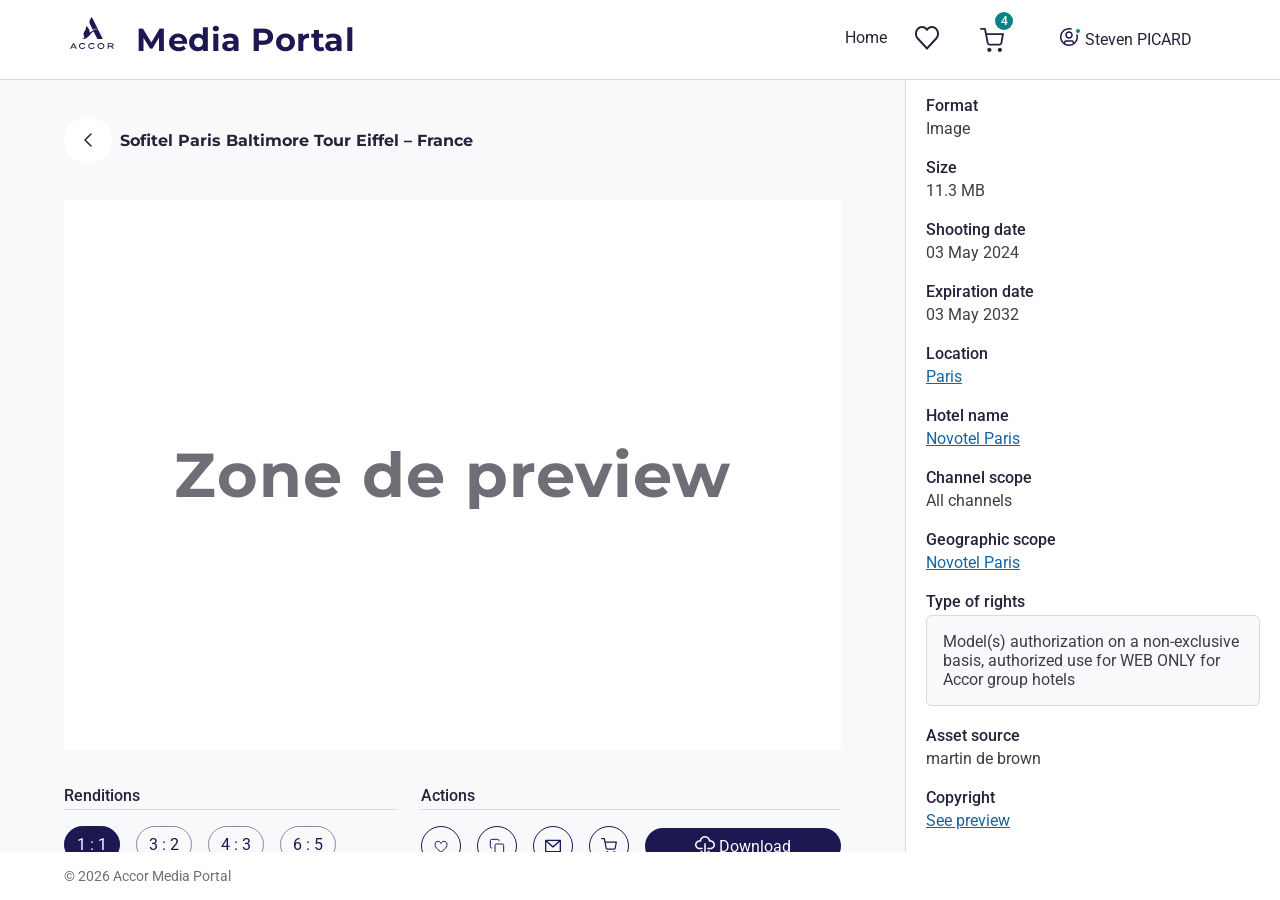
==== asset-detail.html @ 7a4c0b53 "Show collection thumbnails and scrollable list in save modal" ====
<!DOCTYPE html>
<html lang="en">
<head>
  <meta charset="UTF-8" />
  <title>Sofitel Paris Baltimore Tour Eiffel – Accor Media Portal</title>
  <meta name="viewport" content="width=device-width, initial-scale=1" />
  <link rel="preconnect" href="https://fonts.googleapis.com" />
  <link rel="preconnect" href="https://fonts.gstatic.com" crossorigin />
  <link href="https://fonts.googleapis.com/css2?family=Montserrat:wght@700&family=Roboto:wght@400;500&display=swap" rel="stylesheet" />
  <link rel="stylesheet" href="components/components.css?v=7" />
  <style>

    /* ══════════════════════════════════════════════════════════════════
       PAGE BODY
    ══════════════════════════════════════════════════════════════════ */
    .page-body {
      display: flex;
      flex-direction: row;
      flex: 1;
      width: 100%;
      min-width: 0;
      overflow: hidden;
      position: relative;
    }

    /* ── Left: main detail content ──────────────────────────────── */
    .detail-main {
      flex: 1;
      overflow-y: auto;
      background: var(--color-surface-container-mid);
      padding: 36px var(--grid-margin);
      display: flex;
      flex-direction: column;
      gap: 36px;
      min-width: 0;
    }

    /* Title bar */
    .detail-title-bar {
      display: flex;
      align-items: center;
      gap: 8px;
    }
    .btn-back {
      width: 48px; height: 48px;
      flex-shrink: 0;
      background: var(--color-surface);
      border: none;
      border-radius: var(--br-full);
      display: flex; align-items: center; justify-content: center;
      color: var(--color-on-surface-hi);
      transition: background 120ms ease, color 120ms ease;
    }
    .btn-back:hover { background: var(--color-primary); color: #f9f9ff; }
    .btn-back:hover svg path { stroke: #f9f9ff; }
    .detail-title {
      font-family: var(--font-display);
      font-weight: 700;
      font-size: var(--fs-display-sm);
      line-height: var(--lh-display-sm);
      letter-spacing: var(--ls-display);
      color: var(--color-on-surface-hi);
      white-space: nowrap;
      overflow: hidden;
      text-overflow: ellipsis;
    }

    /* Preview zone */
    .detail-preview {
      width: 100%;
      height: 550px;
      background: var(--color-surface);
      border-radius: 0;
      display: flex;
      align-items: center;
      justify-content: center;
      flex-shrink: 0;
    }
    .detail-preview__placeholder {
      font-family: var(--font-display);
      font-weight: 700;
      font-size: 62px;
      line-height: 76px;
      letter-spacing: 1px;
      color: var(--color-on-surface-low);
      user-select: none;
    }

    /* Bottom section: renditions + actions */
    .detail-bottom {
      display: flex;
      gap: 24px;
      align-items: flex-start;
      flex-shrink: 0;
    }

    /* Renditions column */
    .detail-renditions {
      flex: 1;
      min-width: 0;
      display: flex;
      flex-direction: column;
      gap: 16px;
    }
    .detail-section-title {
      font-family: var(--font-title);
      font-weight: 500;
      font-size: var(--fs-title-sm);
      line-height: var(--lh-title-sm);
      color: var(--color-on-surface-hi);
    }
    .detail-separator {
      height: 1px;
      background: var(--color-outline-low);
      width: 100%;
    }
    .chip-grid {
      display: flex;
      flex-wrap: wrap;
      gap: 16px;
    }
    .chip {
      display: inline-flex;
      align-items: center;
      border: 1px solid var(--color-outline-hi);
      border-radius: var(--br-full);
      padding: 8px 12px;
      font-family: var(--font-body);
      font-size: var(--fs-body-sm);
      line-height: var(--lh-body-sm);
      color: var(--color-primary);
      background: none;
      cursor: pointer;
      transition: background 120ms ease, color 120ms ease, border-color 120ms ease;
      white-space: nowrap;
    }
    .chip:hover {
      background: var(--color-primary);
      color: #f9f9ff;
      border-color: var(--color-primary);
    }
    .chip.chip--active {
      background: var(--color-primary);
      color: #f9f9ff;
      border-color: var(--color-primary);
    }

    /* Actions column */
    .detail-actions {
      width: 420px;
      flex-shrink: 0;
      display: flex;
      flex-direction: column;
      gap: 16px;
    }
    .action-row {
      display: flex;
      align-items: center;
      gap: 16px;
    }

    /* Icon-only action buttons */
    /* All icon action buttons use btn/tertiary/light tokens from Supernova:
       bg-color: surface-container-low (transparent), fg/border: primary (#1E1852)
       hover bg: primary, hover fg: on-primary (#FFFFFF) */
    .btn-action {
      width: 40px; height: 40px;
      flex-shrink: 0;
      border-radius: var(--br-full);
      background: transparent;
      border: 1px solid var(--color-primary);
      color: var(--color-primary);
      display: flex; align-items: center; justify-content: center;
      cursor: pointer;
      transition: background 120ms ease, color 120ms ease, border-color 120ms ease;
      position: relative;
    }
    .btn-action:hover {
      background: var(--color-primary);
      color: #FFFFFF;
      border-color: var(--color-primary);
    }
    .btn-action--primary { /* same tertiary default, saved state handled separately */ }
    .btn-action--secondary { /* same tertiary default */ }

    /* Tooltip on action buttons */
    .btn-action .tooltip {
      position: absolute;
      bottom: calc(100% + 8px);
      left: 50%;
      transform: translateX(-50%);
      background: var(--color-surface);
      color: var(--color-on-surface-mid);
      font-size: 14px; line-height: 20px;
      padding: 8px 12px;
      border-radius: var(--br-surface);
      box-shadow: 0 8px 16px rgba(0,0,0,.05), 0 2px 6px rgba(0,0,0,.08);
      white-space: nowrap;
      pointer-events: none;
      opacity: 0;
      transition: opacity 120ms ease;
      transition-delay: 0s;
      z-index: 10;
    }
    .btn-action .tooltip::after {
      content: '';
      position: absolute;
      top: 100%; left: 50%; transform: translateX(-50%);
      border: 6px solid transparent;
      border-top-color: var(--color-surface);
    }
    .btn-action:hover .tooltip { opacity: 1; transition-delay: 0.5s; }

    /* Heart toggle: saved state = primary bg (like hover "locked in") */
    .btn-collect .collect-icon-outline { display: block; }
    .btn-collect .collect-icon-filled  { display: none; }
    .btn-collect.is-saved {
      background: var(--color-primary);
      color: #FFFFFF;
    }
    .btn-collect.is-saved:hover { background: #3a2d80; }
    .btn-collect.is-saved .collect-icon-outline { display: none; }
    .btn-collect.is-saved .collect-icon-filled  { display: block; }

    /* Download button (primary with text) */
    .btn-download {
      flex: 1;
      display: flex; align-items: center; justify-content: center;
      gap: 4px;
      background: var(--color-primary);
      color: var(--color-on-primary);
      border: none;
      border-radius: var(--br-full);
      padding: 8px 12px;
      font-family: var(--font-label);
      font-size: var(--fs-label-lg);
      line-height: var(--lh-label-lg);
      cursor: pointer;
      transition: background 120ms ease;
    }
    .btn-download:hover { background: #4a3f8c; }

    /* ── Right: asset metadata panel ─────────────────────────────── */
    .detail-panel {
      flex: 0 0 var(--panel-width);
      width: var(--panel-width);
      max-width: var(--panel-width);
      background: var(--color-surface);
      border-left: 1px solid var(--color-outline-low);
      overflow-y: auto;
      padding: 16px 20px 44px;
      display: flex;
      flex-direction: column;
      gap: 20px;
    }

    /* Metadata field */
    .dp-field {
      display: flex;
      flex-direction: column;
      gap: 4px;
    }
    .dp-field--tags { gap: 8px; }
    .dp-label {
      font-family: var(--font-title);
      font-weight: 500;
      font-size: var(--fs-title-sm);
      line-height: var(--lh-title-sm);
      color: var(--color-on-surface-hi);
    }
    .dp-value {
      font-family: var(--font-body);
      font-size: var(--fs-body-md);
      line-height: var(--lh-body-md);
      color: var(--color-on-surface-mid);
    }
    .dp-link {
      font-family: var(--font-body);
      font-size: var(--fs-body-md);
      line-height: var(--lh-body-md);
      color: var(--color-link);
      text-decoration: underline;
      cursor: pointer;
    }
    .dp-link:hover { opacity: .8; }

    /* Rights text box */
    .dp-rights-box {
      background: var(--color-surface-container-mid);
      border: 1px solid var(--color-outline-low);
      border-radius: var(--br-surface);
      padding: 16px;
      font-family: var(--font-body);
      font-size: var(--fs-body-sm);
      line-height: var(--lh-body-sm);
      color: var(--color-on-surface-mid);
    }

    /* Tag links (smart tags / descriptors) */
    .dp-tags {
      display: flex;
      flex-wrap: wrap;
      gap: 8px;
      align-items: flex-start;
    }
    .dp-tag {
      font-family: var(--font-body);
      font-size: var(--fs-body-md);
      line-height: var(--lh-body-md);
      color: var(--color-link);
      text-decoration: underline;
      cursor: pointer;
    }
    .dp-tag:hover { opacity: .8; }

    /* ── Save-to-collection modal ────────────────────────────────── */
    .modal-overlay {
      position: fixed;
      inset: 0;
      background: rgba(7,5,24,.7);
      display: flex;
      align-items: flex-start;
      justify-content: center;
      z-index: 2000;
      padding: 20px;
      overflow-y: auto;
    }
    .modal-overlay[hidden] { display: none; }
    .modal {
      background: var(--color-surface);
      border-radius: var(--br-surface);
      width: 640px;
      max-width: 100%;
      max-height: calc(100vh - 40px);
      padding: 28px;
      display: flex;
      flex-direction: column;
      overflow: hidden;
    }
    .modal[hidden] { display: none; }
    .modal__header-row {
      display: flex;
      align-items: flex-start;
      justify-content: flex-end;
      margin-bottom: 20px;
    }
    .modal__close-btn {
      background: none;
      border: none;
      cursor: pointer;
      color: var(--color-on-surface-hi);
      display: flex;
      align-items: center;
      justify-content: center;
      padding: 0;
      border-radius: 50%;
      width: 28px; height: 28px;
      transition: background 120ms;
    }
    .modal__close-btn:hover { background: rgba(30,24,82,.06); }
    .modal__title {
      font-family: var(--font-body);
      font-weight: 500;
      font-size: 22px;
      line-height: 28px;
      color: var(--color-on-surface-hi);
      margin-bottom: 16px;
    }
    .modal__body {
      border: 1px solid var(--color-outline-low);
      border-radius: var(--br-surface);
      padding: 20px 16px;
      display: flex;
      flex-direction: column;
      gap: 16px;
      align-items: center;
      flex: 1;
      overflow-y: auto;
      min-height: 0;
    }
    .modal__preview {
      width: 320px;
      border-radius: 6px;
      overflow: hidden;
      flex-shrink: 0;
    }
    .modal__preview svg { display: block; width: 100%; height: auto; }
    .modal__create-card {
      display: flex;
      align-items: center;
      gap: 28px;
      width: 100%;
      padding: 20px;
      background: var(--color-surface-container-low);
      border: 1px dashed var(--color-outline-low);
      border-radius: var(--br-surface);
      cursor: pointer;
      text-align: left;
      transition: background 120ms;
    }
    .modal__create-card:hover { background: rgba(30,24,82,.04); }
    .modal__create-card__label {
      font-family: var(--font-body);
      font-weight: 500;
      font-size: 18px;
      line-height: 24px;
      color: var(--color-on-surface-hi);
    }
    .modal__footer {
      display: flex;
      justify-content: flex-end;
      gap: 16px;
      padding-top: 20px;
      flex-shrink: 0;
    }
    .modal__btn-close {
      padding: 12px 16px;
      background: none;
      border: 1px solid var(--color-primary);
      border-radius: 100px;
      font-size: 16px;
      line-height: 24px;
      color: var(--color-primary);
      cursor: pointer;
      transition: background 120ms;
    }
    .modal__btn-close:hover { background: rgba(30,24,82,.06); }
    .modal__btn-validate {
      padding: 12px 16px;
      background: var(--color-primary);
      border: 1px solid var(--color-primary);
      border-radius: 100px;
      font-size: 16px; line-height: 24px;
      color: #f9f9ff; cursor: pointer; transition: background 120ms;
    }
    .modal__btn-validate:hover { background: #3a2d80; }

    /* ── Snackbar ────────────────────────────────────────────────── */
    .snackbar {
      position: fixed;
      top: 94px;
      left: 50%;
      transform: translateX(-50%);
      z-index: 3000;
      display: flex;
      align-items: flex-start;
      gap: 8px;
      padding: 12px 16px;
      background: #E6F3EB;
      border-radius: 6px;
      box-shadow: 0 2px 6px rgba(7,5,24,.05);
      width: 442px;
      opacity: 0;
      transition: opacity 300ms ease;
    }
    .snackbar[hidden] { display: none; }
    .snackbar.is-visible { opacity: 1; }
    .snackbar__icon { flex-shrink: 0; margin-top: 2px; }
    .snackbar__content {
      flex: 1;
      min-width: 0;
      font-size: 16px;
      line-height: 24px;
      color: #117846;
    }
    .snackbar__link {
      flex-shrink: 0;
      font-size: 16px;
      line-height: 24px;
      color: var(--color-link);
      text-decoration: underline;
      white-space: nowrap;
      align-self: center;
    }
    .snackbar__link:hover { opacity: .75; }
    .snackbar__close {
      flex-shrink: 0;
      background: none;
      border: none;
      cursor: pointer;
      color: #117846;
      display: flex;
      align-items: center;
      justify-content: center;
      padding: 2px;
      margin-top: 2px;
      border-radius: 4px;
      transition: background 120ms;
    }
    .snackbar__close:hover { background: rgba(17,120,70,.1); }
    .modal__error {
      display: flex; align-items: center; gap: 8px;
      width: 100%; box-sizing: border-box;
      padding: 10px 14px;
      background: #FFF0EF;
      border-radius: 8px;
      font-size: 14px; line-height: 20px;
      color: #BA1F1A;
    }
    .modal__error[hidden] { display: none; }
    .modal__form { display: flex; flex-direction: column; gap: 16px; width: 100%; }
    .modal__field { display: flex; flex-direction: column; gap: 6px; width: 100%; }
    .modal__field-label { font-size: 14px; line-height: 20px; color: var(--color-on-surface-hi); font-weight: 500; }
    .modal__field-label--opt { font-weight: 400; color: var(--color-on-surface-low); }
    .modal__input-wrap { position: relative; width: 100%; }
    .modal__input {
      width: 100%; padding: 10px 40px 10px 12px;
      border: 1px solid var(--color-outline-low); border-radius: 6px;
      font-family: var(--font-body); font-size: 16px; line-height: 24px;
      color: var(--color-on-surface-hi); background: var(--color-surface);
      outline: none; transition: border-color 120ms;
    }
    .modal__input::placeholder { color: var(--color-on-surface-low); }
    .modal__input:focus { border-color: var(--color-primary); }
    .modal__input-clear {
      position: absolute; right: 10px; top: 50%; transform: translateY(-50%);
      background: var(--color-on-surface-mid); border: none; border-radius: 50%;
      width: 20px; height: 20px; display: flex; align-items: center; justify-content: center;
      color: #fff; cursor: pointer; opacity: 0; transition: opacity 120ms; pointer-events: none;
    }
    .modal__input-clear.is-visible { opacity: 1; pointer-events: auto; }
    .modal__textarea {
      width: 100%; min-height: 90px; padding: 10px 12px;
      border: 1px solid var(--color-outline-low); border-radius: 6px;
      font-family: var(--font-body); font-size: 16px; line-height: 24px;
      color: var(--color-on-surface-hi); background: var(--color-surface);
      outline: none; resize: vertical; transition: border-color 120ms;
    }
    .modal__textarea::placeholder { color: var(--color-on-surface-low); }
    .modal__textarea:focus { border-color: var(--color-primary); }
    .modal__coll-list {
      display: flex; flex-direction: column;
      width: 100%; overflow-y: auto;
      max-height: 260px;
      border: 1px solid #DADADD; border-radius: 6px;
      scrollbar-width: thin;
      scrollbar-color: #c8c6d4 transparent;
    }
    .modal__coll-list::-webkit-scrollbar { width: 4px; }
    .modal__coll-list::-webkit-scrollbar-thumb { background: #c8c6d4; border-radius: 2px; }
    }
    .modal__coll-item {
      display: flex; align-items: center; gap: 20px;
      width: 100%; padding: 16px; box-sizing: border-box;
      background: #fff;
      border: none; border-bottom: 1px solid #DADADD;
      cursor: pointer; text-align: left; transition: background 120ms;
    }
    .modal__coll-list > :last-child { border-bottom: none; }
    .modal__coll-item:not(.modal__coll-item--selected):not(.modal__coll-item--already):not(.modal__coll-item--full):hover { background: #F5F5F6; }
    .modal__coll-item .modal__coll-item__check--empty { visibility: hidden; }
    .modal__coll-item:hover .modal__coll-item__check--empty { visibility: visible; }
    .modal__coll-item--selected { background: #EFF8F8; }
    .modal__coll-item--selected:hover { background: #e0f2f2; }
    .modal__coll-item--already,
    .modal__coll-item--full { cursor: default; }
    .modal__coll-item--already:hover,
    .modal__coll-item--full:hover { background: #F5F5F6; }
    .modal__coll-item--already .modal__coll-badge,
    .modal__coll-item--full   .modal__coll-badge { display: flex; }
    .modal__coll-item--already .modal__coll-see,
    .modal__coll-item--full   .modal__coll-see   { display: none; }
    .modal__coll-item--already:hover .modal__coll-badge,
    .modal__coll-item--full:hover   .modal__coll-badge { display: none; }
    .modal__coll-item--already:hover .modal__coll-see,
    .modal__coll-item--full:hover   .modal__coll-see   { display: flex; }
    .modal__coll-item__thumb {
      width: 60px; height: 60px; flex-shrink: 0;
      background: #6F6E77; border-radius: 2px;
      display: flex; align-items: center; justify-content: center;
      overflow: hidden; border: 1px solid #DADADD;
    }
    .modal__coll-item__thumb img { width: 100%; height: 100%; object-fit: cover; display: block; }
    .modal__coll-item__info { flex: 1; min-width: 0; display: flex; flex-direction: column; gap: 2px; }
    .modal__coll-item__name {
      font-size: 18px; font-weight: 500; line-height: 24px; letter-spacing: 0;
      color: #252339; overflow: hidden; text-overflow: ellipsis; white-space: nowrap;
    }
    .modal__coll-item__count { font-size: 14px; line-height: 20px; color: #6F6E77; }
    .modal__coll-item__check {
      width: 18px; height: 18px; flex-shrink: 0;
      background: var(--color-accent); border-radius: 3px;
      display: flex; align-items: center; justify-content: center;
    }
    .modal__coll-item__check--empty {
      width: 18px; height: 18px; flex-shrink: 0;
      border: 1.5px solid #6F6E77; border-radius: 3px; box-sizing: border-box;
    }
    .modal__coll-badge {
      display: flex; align-items: center; gap: 4px;
      font-size: 12px; line-height: 16px; white-space: nowrap; flex-shrink: 0;
      padding: 3px 10px; border-radius: 100px;
    }
    .modal__coll-badge--added { color: #117846; background: #E6F3EB; }
    .modal__coll-badge--full  { color: #C66000; background: #FFF3E0; }
    .modal__coll-see {
      display: flex; align-items: center; gap: 4px;
      font-size: 14px; line-height: 20px; white-space: nowrap; flex-shrink: 0;
      color: var(--color-accent); text-decoration: none;
    }

    /* ── Footer ──────────────────────────────────────────────────── */
    .site-footer {
      background: var(--color-surface);
      height: 48px;
      flex-shrink: 0;
      display: flex;
      align-items: center;
      padding: 0 var(--grid-margin);
      box-shadow: 0 -2px 6px 0 rgba(7,5,24,.05);
    }
    .site-footer__copy {
      font-family: var(--font-label);
      font-size: 14px;
      line-height: 20px;
      color: var(--color-on-surface-low);
    }
  </style>
</head>
<body>
<div class="page">

  <!-- ══ HEADER ════════════════════════════════════════════════════════ -->
  <header class="site-header">
    <div class="site-header__inner">

      <!-- Left: Accor logo + wordmark (link to homepage) -->
      <a href="index.html" class="brand" style="text-decoration:none;">
        <div class="brand__logo" aria-label="Accor" role="img">
          <svg class="brand__monogramme" viewBox="0 0 22.1544 22.9087" fill="none" xmlns="http://www.w3.org/2000/svg">
            <path d="M22.1544 22.5631H16.6763L12.6522 14.5159C10.4492 15.6575 9.20085 18.3211 6.98317 20.0686C5.8523 20.9565 4.51582 21.7598 2.87092 22.2953C2.12191 22.5349 0.844171 22.8591 0.374199 22.9013C0.168587 22.9154 0.0364077 22.9154 0.00703446 22.845C-0.0223387 22.7886 0.0364083 22.7463 0.256707 22.6477C0.50638 22.5349 1.50507 22.1403 2.13659 21.7175C2.92967 21.1961 3.37027 20.6183 3.41433 20.1814C3.19403 19.4485 1.65193 17.8278 3.23809 14.8542C3.79618 13.7831 4.29552 13.0221 4.648 12.2469C5.04454 11.3591 5.33827 10.1048 5.42639 9.17463C5.42639 9.11826 5.44108 9.11826 5.47045 9.14645C6.23415 9.89338 9.21553 12.8248 8.77493 15.742C9.75894 15.3756 11.4773 14.2763 12.2703 13.6844C13.1075 13.0643 13.6509 12.4161 14.5321 12.402C15.3252 12.3879 15.3986 12.7543 16.0154 12.8388C16.177 12.8529 16.3973 12.8248 16.5148 12.7684C16.5588 12.7402 16.5441 12.6979 16.4854 12.6838C15.6189 12.4865 15.4133 11.8101 14.3118 11.8101C13.3131 11.8101 12.52 12.6838 11.9472 13.0502L9.1421 7.42708C7.96717 5.07353 8.31965 3.36826 10.9045 0L22.1544 22.5631Z" fill="#1E1852"/>
          </svg>
          <svg class="brand__typogramme" viewBox="0 0 43.7808 5.87684" fill="none" xmlns="http://www.w3.org/2000/svg">
            <path d="M43.7808 5.70772L41.8715 3.52329C42.8849 3.2978 43.487 2.74816 43.487 1.77574C43.487 0.690565 42.5177 0.140931 41.2987 0.140931H37.4802V5.70772H38.4936V3.60784H40.77L42.5177 5.70772H43.7808ZM38.4936 1.01471H41.3281C42.033 1.01471 42.4443 1.32475 42.4443 1.86029C42.4443 2.39583 42.0037 2.74816 41.3281 2.74816H38.4936V1.01471Z" fill="#1E1852"/>
            <path d="M2.99607 0.155025L0 5.72181H1.14556L1.77708 4.48162H5.18437L5.81589 5.72181H6.99082L3.99476 0.155025H2.99607ZM2.23236 3.60784L3.49541 1.16973L4.75846 3.60784H2.23236Z" fill="#1E1852"/>
            <path d="M12.3661 0.873774C13.3207 0.873774 14.0991 1.21201 14.5104 1.83211L15.3328 1.31066C14.76 0.53554 13.7467 0.014094 12.3661 0.014094C10.1484 0.014094 8.87071 1.40932 8.87071 2.94547C8.87071 4.48162 10.1484 5.87684 12.3661 5.87684C13.7467 5.87684 14.76 5.3413 15.3328 4.58027L14.5104 4.05882C14.1138 4.66483 13.3207 5.01716 12.3661 5.01716C10.8681 5.01716 9.91345 4.21385 9.91345 2.95956C9.89877 1.69118 10.8681 0.873774 12.3661 0.873774Z" fill="#1E1852"/>
            <path d="M21.5746 0.873774C22.5292 0.873774 23.3076 1.21201 23.7189 1.83211L24.5413 1.31066C23.9685 0.53554 22.9552 0.014094 21.5746 0.014094C19.3569 0.014094 18.0792 1.40932 18.0792 2.94547C18.0792 4.48162 19.3569 5.87684 21.5746 5.87684C22.9552 5.87684 23.9685 5.3413 24.5413 4.58027L23.7189 4.05882C23.3223 4.66483 22.5292 5.01716 21.5746 5.01716C20.0766 5.01716 19.122 4.21385 19.122 2.95956C19.1073 1.69118 20.0766 0.873774 21.5746 0.873774Z" fill="#1E1852"/>
            <path d="M30.7831 0C28.5654 0 27.2877 1.39522 27.2877 2.93137C27.2877 4.46752 28.5654 5.86274 30.7831 5.86274C33.0008 5.86274 34.2785 4.46752 34.2785 2.93137C34.2785 1.39522 33.0008 0 30.7831 0ZM30.7831 4.98897C29.2851 4.98897 28.3304 4.18566 28.3304 2.93137C28.3304 1.67708 29.2998 0.873774 30.7831 0.873774C32.2811 0.873774 33.2358 1.67708 33.2358 2.93137C33.2505 4.18566 32.2811 4.98897 30.7831 4.98897Z" fill="#1E1852"/>
          </svg>
        </div>
        <span class="brand__name">Media Portal</span>
      </a>

      <!-- Right: nav + icons + account -->
      <div class="site-header__right">
        <nav class="site-nav" aria-label="Main navigation">
          <button class="site-nav__tab site-nav__tab--active" type="button" onclick="location.href='index.html'">Home</button>
        </nav>

        <!-- Collections icon -->
        <button class="header-icon-btn" type="button" aria-label="Collections" onclick="location.href='hub-collection.html'">
          <svg width="24" height="24" viewBox="0 0 18 18.0072" fill="none" xmlns="http://www.w3.org/2000/svg">
            <path fill-rule="evenodd" clip-rule="evenodd" d="M16.4305 1.69007C14.6078 -0.306183 11.7822 -0.537633 9.7281 1.01501C9.46772 1.20788 9.21698 1.43933 8.98553 1.69007C8.75409 1.43933 8.50335 1.20788 8.24297 1.01501C6.18886 -0.527989 3.36325 -0.306183 1.54058 1.69007C-0.513528 3.9467 -0.513528 7.59202 1.54058 9.84865L8.98553 18.0072L16.4305 9.84865C18.5232 7.55345 18.5232 3.90812 16.4305 1.69007ZM15.36 8.86499L8.98553 15.847L2.61104 8.86499C1.0584 7.1677 1.0584 4.37102 2.61104 2.67373C4.09617 1.05358 6.42995 1.05358 7.90544 2.67373L8.97589 3.85026L10.0463 2.67373C11.5315 1.05358 13.8653 1.05358 15.3407 2.67373V2.69301C16.8934 4.34209 16.9223 7.12912 15.3215 8.87464L15.36 8.86499Z" fill="currentColor"/>
          </svg>
        </button>

        <!-- Cart -->
        <button class="header-cart-btn" type="button" aria-label="Cart (99 items)" onclick="MP.cart.open()">
          <svg width="24" height="24" viewBox="0 0 19.5 19.6547" fill="none" xmlns="http://www.w3.org/2000/svg">
            <path fill-rule="evenodd" clip-rule="evenodd" d="M7.6073 17.9404C7.6336 17.9404 7.65492 17.9191 7.65492 17.8928C7.65492 17.8665 7.6336 17.8452 7.6073 17.8452C7.581 17.8452 7.55968 17.8665 7.55968 17.8928C7.55968 17.9191 7.581 17.9404 7.6073 17.9404ZM5.84539 17.8928C5.84539 16.9197 6.63422 16.1309 7.6073 16.1309C8.58037 16.1309 9.3692 16.9197 9.3692 17.8928C9.3692 18.8659 8.58037 19.6547 7.6073 19.6547C6.63422 19.6547 5.84539 18.8659 5.84539 17.8928Z" fill="currentColor"/>
            <path fill-rule="evenodd" clip-rule="evenodd" d="M16.1785 17.9404C16.2048 17.9404 16.2261 17.9191 16.2261 17.8928C16.2261 17.8665 16.2048 17.8452 16.1785 17.8452C16.1522 17.8452 16.1309 17.8665 16.1309 17.8928C16.1309 17.9191 16.1522 17.9404 16.1785 17.9404ZM14.4166 17.8928C14.4166 16.9197 15.2054 16.1309 16.1785 16.1309C17.1516 16.1309 17.9404 16.9197 17.9404 17.8928C17.9404 18.8659 17.1516 19.6547 16.1785 19.6547C15.2054 19.6547 14.4166 18.8659 14.4166 17.8928Z" fill="currentColor"/>
            <path fill-rule="evenodd" clip-rule="evenodd" d="M0 0.75C0 0.335786 0.335786 0 0.75 0H4.02273C4.38267 0 4.69186 0.255707 4.7594 0.609254L5.46179 4.28561H18.75C18.9724 4.28561 19.1834 4.38434 19.3259 4.55511C19.4684 4.72589 19.5277 4.95111 19.4879 5.16994L18.1788 12.3612L18.1778 12.3666C18.0718 12.9257 17.7802 13.435 17.3455 13.8016C16.9121 14.1671 16.3647 14.3662 15.7978 14.3568H7.85858C7.29169 14.3662 6.74423 14.1671 6.31085 13.8016C5.87631 13.4351 5.58476 12.926 5.47867 12.3671V12.3671L4.1112 5.20964C4.10612 5.18825 4.10196 5.16651 4.09875 5.14446L3.40245 1.5H0.75C0.335786 1.5 0 1.16421 0 0.75ZM5.74838 5.78561L6.95233 12.0872C6.99595 12.3173 7.11421 12.5169 7.27786 12.6549C7.44068 12.7922 7.63866 12.861 7.83676 12.857L7.85182 12.8568H15.8045L15.8196 12.857C16.0177 12.861 16.2157 12.7922 16.3785 12.6549C16.5416 12.5174 16.6596 12.3186 16.7036 12.0895L16.704 12.0872L17.8511 5.78561H5.74838Z" fill="currentColor"/>
          </svg>
          <span class="cart-badge" aria-hidden="true">99</span>
        </button>

        <!-- Account -->
        <button class="header-user" type="button" aria-label="User menu" aria-expanded="false"
                id="account-btn" onclick="toggleAccountPopover()">
          <div class="header-user__avatar" aria-hidden="true">
            <svg width="18" height="18" viewBox="0 0 18 18" fill="none" xmlns="http://www.w3.org/2000/svg">
              <path fill-rule="evenodd" clip-rule="evenodd" d="M11.7788 0.437173C10.9036 0.153369 9.96973 0 9 0C4.02944 0 0 4.02944 0 9C0 13.9706 4.02944 18 9 18C13.9706 18 18 13.9706 18 9C18 8.03027 17.8466 7.09636 17.5628 6.22121C17.0976 6.3935 16.5962 6.4911 16.073 6.49942C16.3495 7.28153 16.5 8.12319 16.5 9C16.5 11.1673 15.5807 13.12 14.1107 14.4892C13.9844 14.0735 13.8658 13.7296 13.7416 13.4525C13.5892 13.1127 13.3957 12.7968 13.0951 12.5732C12.7807 12.3393 12.4425 12.2753 12.1515 12.2549C11.97 12.2422 11.7454 12.245 11.5262 12.2477C11.4355 12.2489 11.3455 12.25 11.26 12.25H6.74002C6.65456 12.25 6.56477 12.2489 6.47407 12.2477C6.25483 12.245 6.03005 12.2422 5.84849 12.2549C5.55751 12.2753 5.21936 12.3393 4.90491 12.5732C4.60432 12.7968 4.41084 13.1127 4.25848 13.4525C4.13421 13.7296 4.01567 14.0735 3.88933 14.4892C2.41934 13.12 1.5 11.1674 1.5 9C1.5 4.85786 4.85786 1.5 9 1.5C9.87681 1.5 10.7185 1.65046 11.5006 1.92697C11.5089 1.40383 11.6065 0.902377 11.7788 0.437173ZM12.8298 15.4498C11.7088 16.1169 10.3991 16.5 9 16.5C7.60087 16.5 6.29122 16.1169 5.17024 15.4498L5.24017 15.2095C5.39911 14.6631 5.51968 14.306 5.62719 14.0662C5.73537 13.8249 5.79814 13.7782 5.80013 13.7768L5.80107 13.7762C5.80107 13.7762 5.80539 13.7741 5.8143 13.7714C5.83412 13.7655 5.87462 13.7568 5.95342 13.7513C6.07262 13.7429 6.19616 13.7446 6.37109 13.747C6.47336 13.7483 6.5932 13.75 6.74002 13.75H11.26C11.4068 13.75 11.5267 13.7483 11.629 13.747C11.8039 13.7446 11.9274 13.7429 12.0466 13.7513C12.1254 13.7568 12.1659 13.7655 12.1857 13.7714C12.1946 13.7741 12.199 13.7762 12.199 13.7762L12.1999 13.7768C12.2019 13.7782 12.2647 13.8249 12.3729 14.0662C12.4804 14.306 12.6009 14.6631 12.7599 15.2095L12.8298 15.4498Z" fill="#1E1852"/>
              <path fill-rule="evenodd" clip-rule="evenodd" d="M9 3.25C6.92893 3.25 5.25 4.92893 5.25 7C5.25 9.07107 6.92893 10.75 9 10.75C11.0711 10.75 12.75 9.07107 12.75 7C12.75 4.92893 11.0711 3.25 9 3.25ZM6.75 7C6.75 5.75736 7.75736 4.75 9 4.75C10.2426 4.75 11.25 5.75736 11.25 7C11.25 8.24264 10.2426 9.25 9 9.25C7.75736 9.25 6.75 8.24264 6.75 7Z" fill="#1E1852"/>
            </svg>
            <span class="header-user__avatar-dot"></span>
          </div>
          <span>Steven PICARD</span>
        </button>
      </div>
    </div>

    <!-- Account popover -->
    <div class="account-popover" id="account-popover" hidden>
      <div class="accp__inner">
        <div class="accp__close-row">
          <button class="accp__close" type="button" aria-label="Close menu" onclick="toggleAccountPopover()">
            <svg width="16" height="16" viewBox="0 0 15.5 15.5" fill="none">
              <path fill-rule="evenodd" clip-rule="evenodd" d="M15.2803 1.28033C15.5732 0.987437 15.5732 0.512563 15.2803 0.21967C14.9874 -0.0732233 14.5126 -0.0732233 14.2197 0.21967L7.75 6.68934L1.28033 0.21967C0.987437 -0.0732233 0.512564 -0.0732233 0.219671 0.21967C-0.0732227 0.512563 -0.0732227 0.987437 0.219671 1.28033L6.68934 7.75L0.21967 14.2197C-0.0732233 14.5126 -0.0732234 14.9874 0.21967 15.2803C0.512562 15.5732 0.987437 15.5732 1.28033 15.2803L7.75 8.81066L14.2197 15.2803C14.5126 15.5732 14.9874 15.5732 15.2803 15.2803C15.5732 14.9874 15.5732 14.5126 15.2803 14.2197L8.81066 7.75L15.2803 1.28033Z" fill="currentColor"/>
            </svg>
          </button>
        </div>
        <p class="accp__greeting">Hello,</p>
        <div class="accp__name"><span>Steven</span><span>PICARD</span></div>
        <div class="accp__sep"></div>
        <div class="accp__list">
          <a href="hub-collection.html" class="accp__item">
            <svg width="24" height="24" viewBox="0 0 18 18.0072" fill="none"><path fill-rule="evenodd" clip-rule="evenodd" d="M16.4305 1.69007C14.6078 -0.306183 11.7822 -0.537633 9.7281 1.01501C9.46772 1.20788 9.21698 1.43933 8.98553 1.69007C8.75409 1.43933 8.50335 1.20788 8.24297 1.01501C6.18886 -0.527989 3.36325 -0.306183 1.54058 1.69007C-0.513528 3.9467 -0.513528 7.59202 1.54058 9.84865L8.98553 18.0072L16.4305 9.84865C18.5232 7.55345 18.5232 3.90812 16.4305 1.69007ZM15.36 8.86499L8.98553 15.847L2.61104 8.86499C1.0584 7.1677 1.0584 4.37102 2.61104 2.67373C4.09617 1.05358 6.42995 1.05358 7.90544 2.67373L8.97589 3.85026L10.0463 2.67373C11.5315 1.05358 13.8653 1.05358 15.3407 2.67373V2.69301C16.8934 4.34209 16.9223 7.12912 15.3215 8.87464L15.36 8.86499Z" fill="currentColor"/></svg>
            Collections
          </a>
          <a href="#" class="accp__item">
            <svg width="24" height="24" viewBox="0 0 18 18" fill="none"><path fill-rule="evenodd" clip-rule="evenodd" d="M16.5 9C16.5 13.1421 13.1421 16.5 9 16.5C4.85786 16.5 1.5 13.1421 1.5 9C1.5 4.85786 4.85786 1.5 9 1.5C13.1421 1.5 16.5 4.85786 16.5 9ZM9 18C13.9706 18 18 13.9706 18 9C18 4.02944 13.9706 0 9 0C4.02944 0 0 4.02944 0 9C0 13.9706 4.02944 18 9 18ZM9.75 4C9.75 3.58579 9.41421 3.25 9 3.25C8.58579 3.25 8.25 3.58579 8.25 4V9.40139L11.584 11.624C11.9286 11.8538 12.3943 11.7607 12.624 11.416C12.8538 11.0714 12.7607 10.6057 12.416 10.376L9.75 8.59861V4Z" fill="currentColor"/></svg>
            Download history
          </a>
          <a href="#" class="accp__item">
            <svg width="24" height="24" viewBox="0 0 18 15.9429" fill="none"><path d="M17.2286 11.3143H9.68914C9.32914 9.55543 7.776 8.22857 5.91429 8.22857C4.05257 8.22857 2.48914 9.55543 2.13943 11.3143H0.771429C0.349714 11.3143 0 11.664 0 12.0857C0 12.5074 0.349714 12.8571 0.771429 12.8571H2.13943C2.49943 14.616 4.05257 15.9429 5.91429 15.9429C7.776 15.9429 9.33943 14.616 9.68914 12.8571H17.2286C17.6503 12.8571 18 12.5074 18 12.0857C18 11.664 17.6503 11.3143 17.2286 11.3143ZM5.91429 14.4C4.63886 14.4 3.6 13.3611 3.6 12.0857C3.6 10.8103 4.63886 9.77143 5.91429 9.77143C7.18971 9.77143 8.22857 10.8103 8.22857 12.0857C8.22857 13.3611 7.18971 14.4 5.91429 14.4ZM0.771429 4.62857H8.31086C8.67086 6.38743 10.224 7.71429 12.0857 7.71429C13.9474 7.71429 15.5109 6.38743 15.8606 4.62857H17.2286C17.6503 4.62857 18 4.27886 18 3.85714C18 3.43543 17.6503 3.08571 17.2286 3.08571H15.8606C15.5006 1.32686 13.9474 0 12.0857 0C10.224 0 8.66057 1.32686 8.31086 3.08571H0.771429C0.349714 3.08571 0 3.43543 0 3.85714C0 4.27886 0.349714 4.62857 0.771429 4.62857ZM12.0857 1.54286C13.3611 1.54286 14.4 2.58171 14.4 3.85714C14.4 5.13257 13.3611 6.17143 12.0857 6.17143C10.8103 6.17143 9.77143 5.13257 9.77143 3.85714C9.77143 2.58171 10.8103 1.54286 12.0857 1.54286Z" fill="currentColor"/></svg>
            Saved filters
          </a>
        </div>
        <div class="accp__sep"></div>
        <div class="accp__actions">
          <button class="accp__link" type="button">
            <svg width="18" height="18" viewBox="0 0 24 24" fill="none"><path d="M12.87 15.07l-2.54-2.51.03-.03A17.52 17.52 0 0014.07 6H17V4h-7V2H8v2H1v2h11.17C11.5 7.92 10.44 9.75 9 11.35 8.07 10.32 7.3 9.19 6.69 8h-2c.73 1.63 1.73 3.17 2.98 4.56l-5.09 5.02L4 19l5-5 3.11 3.11.76-2.04zM18.5 10h-2L12 22h2l1.12-3h4.75L21 22h2l-4.5-12zm-2.62 7l1.62-4.33L19.12 17h-3.24z" fill="currentColor"/></svg>
            Afficher en français
          </button>
          <button class="accp__link" type="button">
            Support
            <svg width="18" height="18" viewBox="0 0 24 24" fill="none"><path d="M19 19H5V5h7V3H5a2 2 0 00-2 2v14a2 2 0 002 2h14a2 2 0 002-2v-7h-2v7zM14 3v2h3.59l-9.83 9.83 1.41 1.41L19 6.41V10h2V3h-7z" fill="currentColor"/></svg>
          </button>
        </div>
      </div>
    </div>
  </header>

  <!-- ══ PAGE BODY ══════════════════════════════════════════════════════ -->
  <div class="page-body">

    <!-- ── Left: main content ──────────────────────────────────────── -->
    <main class="detail-main">

      <!-- Title bar -->
      <div class="detail-title-bar">
        <button class="btn-back" type="button" aria-label="Back to search results" onclick="history.back()">
          <svg width="24" height="24" viewBox="0 0 24 24" fill="none" xmlns="http://www.w3.org/2000/svg">
            <path d="M15 18l-6-6 6-6" stroke="currentColor" stroke-width="1.5" stroke-linecap="round" stroke-linejoin="round"/>
          </svg>
        </button>
        <h1 class="detail-title">Sofitel Paris Baltimore Tour Eiffel – France</h1>
      </div>

      <!-- Preview -->
      <div class="detail-preview" id="detail-preview">
        <span class="detail-preview__placeholder">Zone de preview</span>
      </div>

      <!-- Renditions + Actions -->
      <div class="detail-bottom">

        <!-- Renditions -->
        <div class="detail-renditions">
          <div>
            <p class="detail-section-title">Renditions</p>
            <div class="detail-separator" style="margin-top:4px;"></div>
          </div>
          <div class="chip-grid" id="chip-grid">
            <button class="chip chip--active">1 : 1</button>
            <button class="chip">3 : 2</button>
            <button class="chip">4 : 3</button>
            <button class="chip">6 : 5</button>
            <button class="chip">8 : 10</button>
            <button class="chip">9 : 16</button>
            <button class="chip">11 : 5</button>
            <button class="chip">13 : 5</button>
            <button class="chip">16 : 9</button>
          </div>
        </div>

        <!-- Actions -->
        <div class="detail-actions">
          <div>
            <p class="detail-section-title">Actions</p>
            <div class="detail-separator" style="margin-top:4px;"></div>
          </div>
          <div class="action-row">
            <!-- Save to collection — toggleable heart (outline ↔ filled) -->
            <button class="btn-action btn-action--primary btn-collect" type="button"
                    aria-label="Save to collection" onclick="toggleCollect(this)">
              <!-- outline heart (default / not saved) -->
              <svg class="collect-icon-outline" width="16" height="16" viewBox="0 0 24 24" fill="none">
                <path d="M12 21C12 21 3 15.5 3 9.5C3 7.01 5.01 5 7.5 5C9.24 5 10.76 5.96 11.56 7.36L12 8.11L12.44 7.36C13.24 5.96 14.76 5 16.5 5C18.99 5 21 7.01 21 9.5C21 15.5 12 21 12 21Z" stroke="currentColor" stroke-width="1.5"/>
              </svg>
              <!-- filled heart (saved) -->
              <svg class="collect-icon-filled" width="16" height="16" viewBox="0 0 24 24" fill="none">
                <path d="M12 21C12 21 3 15.5 3 9.5C3 7.01 5.01 5 7.5 5C9.24 5 10.76 5.96 11.56 7.36L12 8.11L12.44 7.36C13.24 5.96 14.76 5 16.5 5C18.99 5 21 7.01 21 9.5C21 15.5 12 21 12 21Z" fill="currentColor" stroke="currentColor" stroke-width="1.5"/>
              </svg>
              <span class="tooltip">Save to collection</span>
            </button>

            <!-- Copy Media Name (tertiary outlined) -->
            <button class="btn-action btn-action--secondary" type="button" aria-label="Copy Media Name">
              <svg width="16" height="16" viewBox="0 0 24 24" fill="none">
                <rect x="9" y="9" width="13" height="13" rx="2" stroke="currentColor" stroke-width="1.5"/>
                <path d="M5 15H4a2 2 0 01-2-2V4a2 2 0 012-2h9a2 2 0 012 2v1" stroke="currentColor" stroke-width="1.5"/>
              </svg>
              <span class="tooltip">Copy Media Name</span>
            </button>

            <!-- Email (tertiary outlined) -->
            <button class="btn-action btn-action--secondary" type="button" aria-label="Share by email">
              <svg width="16" height="16" viewBox="0 0 12 9.33333" fill="none">
                <path fill-rule="evenodd" clip-rule="evenodd" d="M1 1.62272V8.33333H11V1.62272L6.32925 5.70962C6.14074 5.87457 5.85926 5.87457 5.67075 5.70962L1 1.62272ZM10.1931 1H1.80692L6 4.66895L10.1931 1ZM0 0.666667C0 0.298477 0.298477 0 0.666667 0H11.3333C11.7015 0 12 0.298477 12 0.666667V8.66667C12 9.03486 11.7015 9.33333 11.3333 9.33333H0.666667C0.298477 9.33333 0 9.03486 0 8.66667V0.666667Z" fill="currentColor"/>
              </svg>
              <span class="tooltip">Share by email</span>
            </button>

            <!-- Add to cart (tertiary outlined) -->
            <button class="btn-action btn-action--secondary" type="button" aria-label="Add to cart">
              <svg width="16" height="16" viewBox="0 0 19.5 19.6547" fill="none">
                <path fill-rule="evenodd" clip-rule="evenodd" d="M7.6073 17.9404C7.6336 17.9404 7.65492 17.9191 7.65492 17.8928C7.65492 17.8665 7.6336 17.8452 7.6073 17.8452C7.581 17.8452 7.55968 17.8665 7.55968 17.8928C7.55968 17.9191 7.581 17.9404 7.6073 17.9404ZM5.84539 17.8928C5.84539 16.9197 6.63422 16.1309 7.6073 16.1309C8.58037 16.1309 9.3692 16.9197 9.3692 17.8928C9.3692 18.8659 8.58037 19.6547 7.6073 19.6547C6.63422 19.6547 5.84539 18.8659 5.84539 17.8928Z" fill="currentColor"/>
                <path fill-rule="evenodd" clip-rule="evenodd" d="M16.1785 17.9404C16.2048 17.9404 16.2261 17.9191 16.2261 17.8928C16.2261 17.8665 16.2048 17.8452 16.1785 17.8452C16.1522 17.8452 16.1309 17.8665 16.1309 17.8928C16.1309 17.9191 16.1522 17.9404 16.1785 17.9404ZM14.4166 17.8928C14.4166 16.9197 15.2054 16.1309 16.1785 16.1309C17.1516 16.1309 17.9404 16.9197 17.9404 17.8928C17.9404 18.8659 17.1516 19.6547 16.1785 19.6547C15.2054 19.6547 14.4166 18.8659 14.4166 17.8928Z" fill="currentColor"/>
                <path fill-rule="evenodd" clip-rule="evenodd" d="M0 0.75C0 0.335786 0.335786 0 0.75 0H4.02273C4.38267 0 4.69186 0.255707 4.7594 0.609254L5.46179 4.28561H18.75C18.9724 4.28561 19.1834 4.38434 19.3259 4.55511C19.4684 4.72589 19.5277 4.95111 19.4879 5.16994L18.1788 12.3612L18.1778 12.3666C18.0718 12.9257 17.7802 13.435 17.3455 13.8016C16.9121 14.1671 16.3647 14.3662 15.7978 14.3568H7.85858C7.29169 14.3662 6.74423 14.1671 6.31085 13.8016C5.87631 13.4351 5.58476 12.926 5.47867 12.3671V12.3671L4.1112 5.20964C4.10612 5.18825 4.10196 5.16651 4.09875 5.14446L3.40245 1.5H0.75C0.335786 1.5 0 1.16421 0 0.75ZM5.74838 5.78561L6.95233 12.0872C6.99595 12.3173 7.11421 12.5169 7.27786 12.6549C7.44068 12.7922 7.63866 12.861 7.83676 12.857L7.85182 12.8568H15.8045L15.8196 12.857C16.0177 12.861 16.2157 12.7922 16.3785 12.6549C16.5416 12.5174 16.6596 12.3186 16.7036 12.0895L16.704 12.0872L17.8511 5.78561H5.74838Z" fill="currentColor"/>
              </svg>
              <span class="tooltip">Add to cart</span>
            </button>

            <!-- Download button (primary, with text) -->
            <button class="btn-download" type="button">
              <svg width="20" height="20" viewBox="0 0 11.5918 11.5137" fill="none">
                <path d="M8.90701 2.46917H8.8759C8.7198 1.76871 8.32961 1.14238 7.76968 0.693496C7.20975 0.244616 6.51355 0 5.7959 0C5.07826 0 4.38205 0.244616 3.82213 0.693496C3.2622 1.14238 2.872 1.76871 2.7159 2.46917H2.68479C2.33756 2.45474 1.991 2.51067 1.66594 2.6336C1.34088 2.75653 1.04404 2.94392 0.79325 3.18451C0.542461 3.42509 0.34291 3.7139 0.206591 4.03358C0.0702718 4.35325 0 4.69719 0 5.04472C0 5.39225 0.0702718 5.73619 0.206591 6.05586C0.34291 6.37554 0.542461 6.66435 0.79325 6.90494C1.04404 7.14552 1.34088 7.33291 1.66594 7.45584C1.991 7.57877 2.33756 7.6347 2.68479 7.62028H4.46257V6.73139H2.68479C2.45601 6.74314 2.22723 6.70822 2.01237 6.62876C1.79752 6.5493 1.60107 6.42696 1.43498 6.26918C1.26889 6.11141 1.13664 5.92149 1.04627 5.71099C0.955897 5.50049 0.909293 5.2738 0.909293 5.04472C0.909293 4.81564 0.955897 4.58895 1.04627 4.37845C1.13664 4.16795 1.26889 3.97803 1.43498 3.82026C1.60107 3.66248 1.79752 3.54014 2.01237 3.46068C2.22723 3.38122 2.45601 3.34631 2.68479 3.35805H3.50257L3.53812 2.95361C3.58824 2.38939 3.84779 1.86438 4.26567 1.48198C4.68355 1.09957 5.22946 0.887486 5.7959 0.887486C6.36234 0.887486 6.90826 1.09957 7.32613 1.48198C7.74401 1.86438 8.00357 2.38939 8.05368 2.95361L8.08924 3.35805H8.90701C9.13579 3.34631 9.36457 3.38122 9.57943 3.46068C9.79429 3.54014 9.99074 3.66248 10.1568 3.82026C10.3229 3.97803 10.4552 4.16795 10.5455 4.37845C10.6359 4.58895 10.6825 4.81564 10.6825 5.04472C10.6825 5.2738 10.6359 5.50049 10.5455 5.71099C10.4552 5.92149 10.3229 6.11141 10.1568 6.26918C9.99074 6.42696 9.79429 6.5493 9.57943 6.62876C9.36457 6.70822 9.13579 6.74314 8.90701 6.73139H7.12924V7.62028H8.90701C9.25424 7.6347 9.6008 7.57877 9.92586 7.45584C10.2509 7.33291 10.5478 7.14552 10.7986 6.90494C11.0493 6.66435 11.2489 6.37554 11.3852 6.05586C11.5215 5.73619 11.5918 5.39225 11.5918 5.04472C11.5918 4.69719 11.5215 4.35325 11.3852 4.03358C11.2489 3.7139 11.0493 3.42509 10.7986 3.18451C10.5478 2.94392 10.2509 2.75653 9.92586 2.6336C9.6008 2.51067 9.25424 2.45474 8.90701 2.46917Z" fill="currentColor"/>
                <path d="M8.35145 8.53139C8.26818 8.44861 8.15553 8.40215 8.03812 8.40215C7.9207 8.40215 7.80806 8.44861 7.72478 8.53139L6.24034 10.0158V4.50472C6.24034 4.38685 6.19352 4.2738 6.11017 4.19045C6.02682 4.1071 5.91377 4.06028 5.7959 4.06028C5.67802 4.06028 5.56498 4.1071 5.48163 4.19045C5.39828 4.2738 5.35145 4.38685 5.35145 4.50472V10.0158L3.86701 8.53139C3.78373 8.44861 3.67109 8.40215 3.55367 8.40215C3.43626 8.40215 3.32361 8.44861 3.24034 8.53139C3.19868 8.5727 3.16562 8.62186 3.14306 8.67602C3.12049 8.73018 3.10887 8.78827 3.10887 8.84694C3.10887 8.90561 3.12049 8.96371 3.14306 9.01787C3.16562 9.07203 3.19868 9.12118 3.24034 9.1625L5.46256 11.3847C5.50402 11.4284 5.55392 11.4632 5.60923 11.4869C5.65217 11.5022 5.69707 11.5112 5.74256 11.5136H5.7959C5.85559 11.5147 5.91478 11.5026 5.96923 11.4781C5.9939 11.4649 6.01766 11.45 6.04034 11.4336C6.06505 11.4188 6.08881 11.4025 6.11145 11.3847L8.33367 9.14028C8.41362 9.06014 8.45998 8.95251 8.46328 8.83936C8.46658 8.7262 8.42659 8.61606 8.35145 8.53139Z" fill="currentColor"/>
              </svg>
              Download
            </button>
          </div>
        </div>

      </div><!-- /detail-bottom -->
    </main>

    <!-- ── Right: metadata panel ──────────────────────────────────── -->
    <aside class="detail-panel" id="detail-panel">

      <div class="dp-field">
        <p class="dp-label">Format</p>
        <p class="dp-value">Image</p>
      </div>

      <div class="dp-field">
        <p class="dp-label">Size</p>
        <p class="dp-value">11.3 MB</p>
      </div>

      <div class="dp-field">
        <p class="dp-label">Shooting date</p>
        <p class="dp-value">03 May 2024</p>
      </div>

      <div class="dp-field">
        <p class="dp-label">Expiration date</p>
        <p class="dp-value">03 May 2032</p>
      </div>

      <div class="dp-field">
        <p class="dp-label">Location</p>
        <a href="#" class="dp-link">Paris</a>
      </div>

      <div class="dp-field">
        <p class="dp-label">Hotel name</p>
        <a href="#" class="dp-link">Novotel Paris</a>
      </div>

      <div class="dp-field">
        <p class="dp-label">Channel scope</p>
        <p class="dp-value">All channels</p>
      </div>

      <div class="dp-field">
        <p class="dp-label">Geographic scope</p>
        <a href="#" class="dp-link">Novotel Paris</a>
      </div>

      <div class="dp-field">
        <p class="dp-label">Type of rights</p>
        <div class="dp-rights-box">
          Model(s) authorization on a non-exclusive basis, authorized use for WEB ONLY for Accor group hotels
        </div>
      </div>

      <div class="dp-field">
        <p class="dp-label">Asset source</p>
        <p class="dp-value">martin de brown</p>
      </div>

      <div class="dp-field">
        <p class="dp-label">Copyright</p>
        <a href="#" class="dp-link">See preview</a>
      </div>

      <div class="dp-field dp-field--tags">
        <p class="dp-label">Smart tags</p>
        <div class="dp-tags">
          <a href="#" class="dp-tag">mosquito</a>
          <a href="#" class="dp-tag">scratch</a>
          <a href="#" class="dp-tag">network</a>
          <a href="#" class="dp-tag">plankton</a>
        </div>
      </div>

      <div class="dp-field dp-field--tags">
        <p class="dp-label">Descriptors</p>
        <div class="dp-tags">
          <a href="#" class="dp-tag">Interior design</a>
          <a href="#" class="dp-tag">Lobby</a>
          <a href="#" class="dp-tag">Luxury</a>
        </div>
      </div>

      <div class="dp-field">
        <p class="dp-label">Description</p>
        <p class="dp-value" style="white-space:pre-wrap;">Lorem ipsum dolor sit amet, consectetur adipiscing elit, sed do eiusmod tempor incididunt ut labore et dolore magna aliqua. Ut enim ad minim veniam, quis nostrud exercitation ullamco laboris nisi ut aliquip ex ea commodo consequat.</p>
      </div>

    </aside>
  </div>

  <!-- ══ FOOTER ════════════════════════════════════════════════════════ -->
  <footer class="site-footer">
    <p class="site-footer__copy">© 2026 Accor Media Portal</p>
  </footer>

</div><!-- /.page -->

<script src="js/db.js"></script>
<script src="components/components.js?v=7"></script>
<script>

  var _currentAssetId = null; /* set on DOMContentLoaded */

  function updateCartBadge() {
    var n = DB.getCartCount();
    document.querySelectorAll('.cart-badge').forEach(function (b) { b.textContent = n; });
  }

  /* ── Save to collection toggle ──────────────────────────────────── */
  function toggleCollect(btn) {
    /* Always open modal — filled state shows "Already added" collections at top */
    openSaveModal(btn);
  }

  /* ── Modal state ───────────────────────────────────────────────── */
  var _saveModalTriggerBtn = null;
  var _createdCollections  = [];
  var _dbCollections       = [];

  function openSaveModal(triggerBtn) {
    _saveModalTriggerBtn = triggerBtn || null;
    _createdCollections  = [];
    document.getElementById('modal-view-save').hidden = false;
    document.getElementById('modal-view-create').hidden = true;
    document.getElementById('modal-validate-save').hidden = true;
    document.getElementById('save-modal').hidden = false;
    document.body.style.overflow = 'hidden';
    /* Load collections + assets to resolve thumbnails; already-added collections go first */
    Promise.all([DB.getCollections(), DB.getAssets()]).then(function(results) {
      var cols   = results[0];
      var assets = results[1];
      var assetId = _currentAssetId;
      var already = [];
      var others  = [];
      cols.forEach(function(c) {
        var hasAsset   = assetId && c.assetIds && c.assetIds.indexOf(assetId) >= 0;
        var firstAsset = c.assetIds && c.assetIds[0]
          ? assets.find(function(a) { return a.id === c.assetIds[0]; }) : null;
        var item = {
          id: c.id, title: c.title, count: c.assetIds ? c.assetIds.length : 0,
          thumbnailUrl: firstAsset ? firstAsset.thumbnail : null,
          _status: hasAsset ? 'already' : 'default'
        };
        if (hasAsset) already.push(item); else others.push(item);
      });
      _dbCollections = already.concat(others);
      renderModalCollections();
    });
  }
  function closeSaveModal() {
    document.getElementById('save-modal').hidden = true;
    document.body.style.overflow = '';
  }
  function showCreateStep() {
    document.getElementById('modal-view-save').hidden = true;
    document.getElementById('modal-view-create').hidden = false;
    document.getElementById('coll-title-input').value = '';
    document.getElementById('coll-desc-input').value = '';
    document.getElementById('coll-title-clear').classList.remove('is-visible');
    document.getElementById('create-error').hidden = true;
    setTimeout(function() { document.getElementById('coll-title-input').focus(); }, 50);
  }
  function closeCreateStep() {
    document.getElementById('modal-view-create').hidden = true;
    document.getElementById('modal-view-save').hidden = false;
    document.getElementById('create-error').hidden = true;
  }
  function onTitleInput(input) {
    document.getElementById('coll-title-clear').classList.toggle('is-visible', input.value.length > 0);
    if (input.value.trim()) document.getElementById('create-error').hidden = true;
  }
  function clearTitleInput() {
    var input = document.getElementById('coll-title-input');
    input.value = '';
    document.getElementById('coll-title-clear').classList.remove('is-visible');
    input.focus();
  }
  function onValidateCreate() {
    var title = document.getElementById('coll-title-input').value.trim();
    if (!title) {
      document.getElementById('create-error').hidden = false;
      document.getElementById('coll-title-input').focus();
      return;
    }
    var desc = document.getElementById('coll-desc-input').value.trim();
    _createdCollections.push({ title: title, desc: desc, selected: true });
    closeCreateStep();
    renderModalCollections();
    document.getElementById('modal-validate-save').hidden = false;
  }
  var SVG_IMG_PLACEHOLDER = '<svg width="24" height="24" viewBox="0 0 24 24" fill="none">'
    + '<rect x="3" y="3" width="18" height="18" rx="2" stroke="rgba(255,255,255,0.7)" stroke-width="1.5"/>'
    + '<circle cx="8.5" cy="8.5" r="1.5" fill="rgba(255,255,255,0.7)"/>'
    + '<path d="M21 15l-5-5L9 17" stroke="rgba(255,255,255,0.7)" stroke-width="1.5" stroke-linecap="round" stroke-linejoin="round"/>'
    + '</svg>';

  function _collThumbHtml(coll) {
    if (coll.thumbnailUrl) {
      return '<div class="modal__coll-item__thumb"><img src="' + coll.thumbnailUrl + '" alt="" style="width:100%;height:100%;object-fit:cover;display:block;"/></div>';
    }
    return '<div class="modal__coll-item__thumb">' + SVG_IMG_PLACEHOLDER + '</div>';
  }

  var SVG_CHECK_SM = '<svg width="10" height="10" viewBox="0 0 24 24" fill="none"><polyline points="20 6 9 17 4 12" stroke="white" stroke-width="3" stroke-linecap="round" stroke-linejoin="round"/></svg>';
  var SVG_CHECK_GREEN = '<svg width="12" height="12" viewBox="0 0 24 24" fill="none"><polyline points="20 6 9 17 4 12" stroke="currentColor" stroke-width="2.5" stroke-linecap="round" stroke-linejoin="round"/></svg>';
  var SVG_WARN = '<svg width="12" height="12" viewBox="0 0 24 24" fill="none"><path d="M10.29 3.86L1.82 18a2 2 0 001.71 3h16.94a2 2 0 001.71-3L13.71 3.86a2 2 0 00-3.42 0z" fill="currentColor"/><line x1="12" y1="9" x2="12" y2="13" stroke="white" stroke-width="2" stroke-linecap="round"/><circle cx="12" cy="16.5" r="0.7" fill="white"/></svg>';
  var SVG_ARROW = '<svg width="14" height="14" viewBox="0 0 24 24" fill="none"><line x1="5" y1="12" x2="19" y2="12" stroke="currentColor" stroke-width="2" stroke-linecap="round"/><polyline points="12 5 19 12 12 19" stroke="currentColor" stroke-width="2" stroke-linecap="round" stroke-linejoin="round"/></svg>';

  function _collItemHtml(coll, type, idx) {
    var cls = 'modal__coll-item';
    var right = '';
    var onclick = '';
    var st = coll.status || (coll.selected ? 'selected' : 'default');

    if (st === 'selected') {
      cls += ' modal__coll-item--selected';
      right = '<div class="modal__coll-item__check">' + SVG_CHECK_SM + '</div>';
      onclick = 'onclick="toggleColl(\'' + type + '\',' + idx + ')"';
    } else if (st === 'default') {
      right = '<div class="modal__coll-item__check--empty"></div>';
      onclick = 'onclick="toggleColl(\'' + type + '\',' + idx + ')"';
    } else if (st === 'already') {
      cls += ' modal__coll-item--already';
      var destAlready = coll.id ? 'collection.html?id=' + coll.id : 'collection.html';
      right = '<div class="modal__coll-badge modal__coll-badge--added">' + SVG_CHECK_GREEN + ' Already added</div>'
        + '<a href="' + destAlready + '" class="modal__coll-see" onclick="closeSaveModal()">' + SVG_ARROW + ' See collection</a>';
    } else if (st === 'full') {
      cls += ' modal__coll-item--full';
      var destFull = coll.id ? 'collection.html?id=' + coll.id : 'collection.html';
      right = '<div class="modal__coll-badge modal__coll-badge--full">' + SVG_WARN + ' Collection full</div>'
        + '<a href="' + destFull + '" class="modal__coll-see" onclick="closeSaveModal()">' + SVG_ARROW + ' See collection</a>';
    }

    return '<button class="' + cls + '" type="button" ' + onclick + '>'
      + _collThumbHtml(coll)
      + '<div class="modal__coll-item__info">'
      +   '<span class="modal__coll-item__name">' + coll.title + '</span>'
      +   '<span class="modal__coll-item__count">Assets (' + (coll.count || 0) + ')</span>'
      + '</div>'
      + right
      + '</button>';
  }

  function toggleColl(type, idx) {
    if (type === 'created') {
      _createdCollections[idx].selected = !_createdCollections[idx].selected;
    } else {
      var c = _dbCollections[idx];
      if (c._status === 'default') c._status = 'selected';
      else if (c._status === 'selected') c._status = 'default';
    }
    renderModalCollections();
    _syncValidateBtn();
  }

  function _syncValidateBtn() {
    var anySelected = _createdCollections.some(function(c) { return c.selected; })
      || _dbCollections.some(function(c) { return c._status === 'selected'; });
    document.getElementById('modal-validate-save').hidden = !anySelected;
  }

  function renderModalCollections() {
    var list = document.getElementById('modal-coll-list');
    var html = '';
    _createdCollections.forEach(function(coll, idx) {
      html += _collItemHtml({ title: coll.title, count: 0, status: coll.selected ? 'selected' : 'default' }, 'created', idx);
    });
    _dbCollections.forEach(function(coll, idx) {
      html += _collItemHtml({ id: coll.id, title: coll.title, count: coll.count, status: coll._status, thumbnailUrl: coll.thumbnailUrl || null }, 'db', idx);
    });
    list.innerHTML = html;
  }

  function onValidateSave() {
    var assetId = _currentAssetId;

    var collName = 'collection';
    var collId   = null;

    _createdCollections.forEach(function(c) {
      if (!c.selected) return;
      collName = collName === 'collection' ? c.title : collName;
      DB.createCollection(c.title, c.desc || '').then(function(newCol) {
        if (assetId) DB.addAssetToCollection(assetId, newCol.id);
      });
    });

    _dbCollections.forEach(function(c) {
      if (c._status !== 'selected') return;
      collName = collName === 'collection' ? c.title : collName;
      collId   = collId || c.id;
      if (assetId) DB.addAssetToCollection(assetId, c.id);
    });

    if (assetId) DB.addFavorite(assetId);
    if (_saveModalTriggerBtn) {
      _saveModalTriggerBtn.classList.add('is-saved');
      var tip = _saveModalTriggerBtn.querySelector('.tooltip');
      if (tip) tip.textContent = 'See saved collection';
      _saveModalTriggerBtn.setAttribute('aria-label', 'See saved collection');
    }
    closeSaveModal();
    showSnackbar(collName, collId);
  }
  document.addEventListener('DOMContentLoaded', function() {
    document.getElementById('save-modal').addEventListener('click', function(e) {
      if (e.target === this) closeSaveModal();
    });
  });
  document.addEventListener('keydown', function(e) {
    if (e.key === 'Escape' && !document.getElementById('save-modal').hidden) closeSaveModal();
  });

  /* ── Snackbar ──────────────────────────────────────────────────── */
  var _snackbarTimer = null;
  function showSnackbar(collName, collId) {
    var sb = document.getElementById('snackbar');
    document.getElementById('snackbar-text').innerHTML = 'Asset added in<br>' + collName;
    document.getElementById('snackbar-see-link').href = collId ? 'collection.html?id=' + collId : 'hub-collection.html';
    sb.hidden = false;
    sb.offsetHeight;
    sb.classList.add('is-visible');
    if (_snackbarTimer) clearTimeout(_snackbarTimer);
    _snackbarTimer = setTimeout(closeSnackbar, 3000);
  }
  function closeSnackbar() {
    var sb = document.getElementById('snackbar');
    sb.classList.remove('is-visible');
    setTimeout(function() { sb.hidden = true; }, 300);
    if (_snackbarTimer) { clearTimeout(_snackbarTimer); _snackbarTimer = null; }
  }

  /* ── Rendition chip toggle (event delegation) ──────────────────── */
  var RATIO_CSS = {'1:1':'1/1','3:2':'3/2','4:3':'4/3','6:5':'6/5','8:10':'8/10',
                   '9:16':'9/16','11:5':'11/5','13:5':'13/5','16:9':'16/9'};
  document.addEventListener('click', function(e) {
    var chip = e.target.closest && e.target.closest('.chip');
    if (!chip) return;
    document.querySelectorAll('.chip').forEach(function(c) { c.classList.remove('chip--active'); });
    chip.classList.add('chip--active');
    var ratio = (chip.getAttribute('data-ratio') || chip.textContent.trim()).replace(/ /g, '');
    var preview = document.getElementById('detail-preview');
    if (!preview) return;
    if (ratio && ratio !== 'Original' && RATIO_CSS[ratio]) {
      preview.style.aspectRatio = RATIO_CSS[ratio];
      preview.style.height = 'auto';
      preview.style.maxHeight = '600px';
    } else {
      preview.style.aspectRatio = '';
      preview.style.height = '550px';
      preview.style.maxHeight = '';
    }
  });

  /* ── Wire cart button ───────────────────────────────────────────── */
  document.addEventListener('DOMContentLoaded', function() {
    updateCartBadge();
    var cartBtn = document.querySelector('.btn-action--secondary[aria-label="Add to cart"]');
    if (cartBtn) {
      cartBtn.addEventListener('click', function() {
        if (!_currentAssetId) return;
        if (DB.isInCart(_currentAssetId)) {
          DB.removeFromCart(_currentAssetId);
          cartBtn.setAttribute('aria-label', 'Add to cart');
          var tip = cartBtn.querySelector('.tooltip');
          if (tip) tip.textContent = 'Add to cart';
          cartBtn.classList.remove('btn-action--cart-active');
        } else {
          DB.addToCart(_currentAssetId);
          cartBtn.setAttribute('aria-label', 'Remove from cart');
          var tip2 = cartBtn.querySelector('.tooltip');
          if (tip2) tip2.textContent = 'Remove from cart';
          cartBtn.classList.add('btn-action--cart-active');
        }
        updateCartBadge();
      });
    }
  });

  /* ── Load asset from DB when ?id= is present ───────────────────── */
  document.addEventListener('DOMContentLoaded', function() {
    var params = new URLSearchParams(window.location.search);
    var assetId = params.get('id');
    if (!assetId) return;
    _currentAssetId = assetId;

    DB.getAsset(assetId).then(function(asset) {
      if (!asset) return;

      /* Initialize cart/fav button states */
      var collectBtn = document.querySelector('.btn-collect');
      if (collectBtn && DB.isFavorited(assetId)) {
        collectBtn.classList.add('is-saved');
        collectBtn.setAttribute('aria-label', 'See saved collection');
      }
      var cartBtn2 = document.querySelector('.btn-action--secondary[aria-label="Add to cart"]');
      if (cartBtn2 && DB.isInCart(assetId)) {
        cartBtn2.setAttribute('aria-label', 'Remove from cart');
        var tip3 = cartBtn2.querySelector('.tooltip');
        if (tip3) tip3.textContent = 'Remove from cart';
        cartBtn2.classList.add('btn-action--cart-active');
      }

      /* Page & title */
      document.title = asset.title + ' \u2013 Accor Media Portal';
      var titleEl = document.querySelector('.detail-title');
      if (titleEl) titleEl.textContent = asset.title;

      /* Preview */
      var preview = document.getElementById('detail-preview');
      if (preview) {
        if (asset.thumbnail) {
          preview.innerHTML = '<img src="' + asset.thumbnail + '" alt="' + asset.title + '" style="max-width:100%;max-height:100%;object-fit:contain;">';
        } else {
          preview.querySelector('.detail-preview__placeholder') && (preview.querySelector('.detail-preview__placeholder').textContent = asset.title);
        }
      }

      /* Rendition chips */
      var chipGrid = document.getElementById('chip-grid');
      if (chipGrid && asset.renditions && asset.renditions.length) {
        chipGrid.innerHTML = asset.renditions.map(function(r, i) {
          var label = r.indexOf(':') >= 0 ? r.replace(':', ' : ') : r;
          return '<button class="chip' + (i === 0 ? ' chip--active' : '') + '" data-ratio="' + r + '">' + label + '</button>';
        }).join('');
      }

      /* Metadata panel */
      var panel = document.getElementById('detail-panel');
      if (!panel) return;

      function _row(label, value, opts) {
        opts = opts || {};
        if (opts.tags) {
          if (!value || !value.length) return '';
          return '<div class="dp-field dp-field--tags"><p class="dp-label">' + label + '</p>'
            + '<div class="dp-tags">' + value.map(function(t) { return '<a href="#" class="dp-tag">' + t + '</a>'; }).join('') + '</div></div>';
        }
        if (!value) return '';
        if (opts.box) {
          return '<div class="dp-field"><p class="dp-label">' + label + '</p><div class="dp-rights-box">' + value + '</div></div>';
        }
        if (opts.link) {
          return '<div class="dp-field"><p class="dp-label">' + label + '</p><a href="#" class="dp-link">' + value + '</a></div>';
        }
        return '<div class="dp-field"><p class="dp-label">' + label + '</p><p class="dp-value">' + value + '</p></div>';
      }

      function _fmt(d) {
        if (!d) return null;
        var p = d.split('-');
        if (p.length !== 3) return d;
        var m = ['Jan','Feb','Mar','Apr','May','Jun','Jul','Aug','Sep','Oct','Nov','Dec'];
        return p[2] + ' ' + m[parseInt(p[1], 10) - 1] + ' ' + p[0];
      }

      panel.innerHTML =
        _row('Format', asset.format || asset.type)
        + _row('Size', asset.sizeDisplay)
        + _row('Shooting date', _fmt(asset.shootingDate))
        + _row('Expiration date', _fmt(asset.expiresAt))
        + _row('Location', asset.location, { link: true })
        + _row('Hotel name', asset.hotelName, { link: true })
        + _row('Channel scope', asset.channelScope)
        + _row('Geographic scope', asset.geographicScope, { link: true })
        + _row('Type of rights', asset.typeOfRights, { box: true })
        + _row('Asset source', asset.assetSource)
        + _row('Copyright', asset.copyright, { link: asset.copyright === 'See preview' })
        + _row('Smart tags', asset.smartTags, { tags: true })
        + _row('Descriptors', asset.tags, { tags: true })
        + '<div class="dp-field"><p class="dp-label">Description</p>'
        + '<p class="dp-value" style="white-space:pre-wrap;">' + (asset.description || '') + '</p></div>';
    });
  });
</script>

<!-- ══ SAVE-TO-COLLECTION MODAL ══════════════════════════════════════════ -->
<div id="save-modal" class="modal-overlay" hidden role="dialog" aria-modal="true">

  <!-- ── View 1 & 3: Save to collection ──────────────────────────────── -->
  <div class="modal" id="modal-view-save">
    <div class="modal__header-row">
      <button class="modal__close-btn" type="button" onclick="closeSaveModal()" aria-label="Close">
        <svg width="24" height="24" viewBox="0 0 24 24" fill="none">
          <line x1="18" y1="6" x2="6" y2="18" stroke="currentColor" stroke-width="1.5" stroke-linecap="round"/>
          <line x1="6" y1="6" x2="18" y2="18" stroke="currentColor" stroke-width="1.5" stroke-linecap="round"/>
        </svg>
      </button>
    </div>
    <h2 class="modal__title">Save to collection</h2>
    <div class="modal__body">
      <div class="modal__preview">
        <svg viewBox="0 0 320 213" fill="none">
          <rect width="320" height="213" fill="#e8e6f0"/>
          <polygon points="60,175 165,68 270,175" fill="#3b3768" opacity="0.65"/>
          <polygon points="30,175 115,105 200,175" fill="#9896b8" opacity="0.55"/>
          <circle cx="220" cy="72" r="14" fill="#c9a830"/>
        </svg>
      </div>
      <button class="modal__create-card" type="button" onclick="showCreateStep()">
        <svg width="40" height="40" viewBox="0 0 24 24" fill="none">
          <path d="M22 19a2 2 0 01-2 2H4a2 2 0 01-2-2V5a2 2 0 012-2h5l2 3h9a2 2 0 012 2z" stroke="currentColor" stroke-width="1.5" stroke-linecap="round" stroke-linejoin="round"/>
          <line x1="12" y1="11" x2="12" y2="17" stroke="currentColor" stroke-width="1.5" stroke-linecap="round"/>
          <line x1="9" y1="14" x2="15" y2="14" stroke="currentColor" stroke-width="1.5" stroke-linecap="round"/>
        </svg>
        <span class="modal__create-card__label">Create a new collection</span>
      </button>
      <div class="modal__coll-list" id="modal-coll-list"></div>
    </div>
    <div class="modal__footer">
      <button class="modal__btn-close" type="button" onclick="closeSaveModal()">Close</button>
      <button class="modal__btn-validate" id="modal-validate-save" type="button" onclick="onValidateSave()" hidden>Validate</button>
    </div>
  </div>

  <!-- ── View 2: Create a new collection ─────────────────────────────── -->
  <div class="modal" id="modal-view-create" hidden>
    <div class="modal__header-row">
      <button class="modal__close-btn" type="button" onclick="closeCreateStep()" aria-label="Close">
        <svg width="24" height="24" viewBox="0 0 24 24" fill="none">
          <line x1="18" y1="6" x2="6" y2="18" stroke="currentColor" stroke-width="1.5" stroke-linecap="round"/>
          <line x1="6" y1="6" x2="18" y2="18" stroke="currentColor" stroke-width="1.5" stroke-linecap="round"/>
        </svg>
      </button>
    </div>
    <h2 class="modal__title">Create a new collection</h2>
    <div class="modal__body">
      <div class="modal__preview">
        <svg viewBox="0 0 320 213" fill="none">
          <rect width="320" height="213" fill="#e8e6f0"/>
          <polygon points="60,175 165,68 270,175" fill="#3b3768" opacity="0.65"/>
          <polygon points="30,175 115,105 200,175" fill="#9896b8" opacity="0.55"/>
          <circle cx="220" cy="72" r="14" fill="#c9a830"/>
        </svg>
      </div>
      <div id="create-error" class="modal__error" hidden>
        <svg width="16" height="16" viewBox="0 0 24 24" fill="none">
          <path d="M10.29 3.86L1.82 18a2 2 0 001.71 3h16.94a2 2 0 001.71-3L13.71 3.86a2 2 0 00-3.42 0z" fill="#BA1F1A"/>
          <line x1="12" y1="9" x2="12" y2="13" stroke="white" stroke-width="2" stroke-linecap="round"/>
          <line x1="12" y1="17" x2="12.01" y2="17" stroke="white" stroke-width="2" stroke-linecap="round"/>
        </svg>
        Please name your collection title.
      </div>
      <div class="modal__form">
        <div class="modal__field">
          <label class="modal__field-label" for="coll-title-input">Collection title</label>
          <div class="modal__input-wrap">
            <input class="modal__input" id="coll-title-input" type="text"
              placeholder="Collection title" autocomplete="off"
              oninput="onTitleInput(this)"/>
            <button class="modal__input-clear" id="coll-title-clear" type="button"
              aria-label="Clear" onclick="clearTitleInput()">
              <svg width="12" height="12" viewBox="0 0 24 24" fill="none">
                <line x1="18" y1="6" x2="6" y2="18" stroke="currentColor" stroke-width="2.5" stroke-linecap="round"/>
                <line x1="6" y1="6" x2="18" y2="18" stroke="currentColor" stroke-width="2.5" stroke-linecap="round"/>
              </svg>
            </button>
          </div>
        </div>
        <div class="modal__field">
          <label class="modal__field-label" for="coll-desc-input">
            Description <span class="modal__field-label--opt">(optional)</span>
          </label>
          <textarea class="modal__textarea" id="coll-desc-input"
            placeholder="Description of the collection"></textarea>
        </div>
      </div>
    </div>
    <div class="modal__footer">
      <button class="modal__btn-close" type="button" onclick="closeCreateStep()">Close</button>
      <button class="modal__btn-validate" type="button" onclick="onValidateCreate()">Validate</button>
    </div>
  </div>

</div>

<!-- ══ SNACKBAR ══════════════════════════════════════════════════════════ -->
<div id="snackbar" class="snackbar" hidden role="status" aria-live="polite">
  <svg class="snackbar__icon" width="24" height="24" viewBox="0 0 24 24" fill="none">
    <circle cx="12" cy="12" r="12" fill="#117846"/>
    <polyline points="7,12.5 10.5,16 17,9" stroke="white" stroke-width="1.8" stroke-linecap="round" stroke-linejoin="round"/>
  </svg>
  <div class="snackbar__content">
    <span id="snackbar-text">Asset added in</span>
  </div>
  <a href="collection.html" id="snackbar-see-link" class="snackbar__link">See collection</a>
  <button class="snackbar__close" type="button" onclick="closeSnackbar()" aria-label="Close">
    <svg width="24" height="24" viewBox="0 0 24 24" fill="none">
      <line x1="18" y1="6" x2="6" y2="18" stroke="currentColor" stroke-width="1.5" stroke-linecap="round"/>
      <line x1="6" y1="6" x2="18" y2="18" stroke="currentColor" stroke-width="1.5" stroke-linecap="round"/>
    </svg>
  </button>
</div>
</body>
</html>
---- components/components.css ----
/* ═══════════════════════════════════════════════════════════════════════════
   Accor Media Portal – Shared Component Library
   All shared styles across collection.html, hub-collection.html,
   index.html, and asset-detail.html
   ═══════════════════════════════════════════════════════════════════════════ */

/* ── Design tokens ────────────────────────────────────────────────────────── */
:root {
  /* Surfaces */
  --color-surface:               #ffffff;
  --color-surface-container-low: #ffffff;
  --color-surface-container-mid: #f7f9fb;
  --color-surface-container-hi:  #f0f3f7;
  --color-surface-container:     #f4f5f7;

  /* Text */
  --color-on-surface-hi:         #252339;
  --color-on-surface-mid:        #3e3d48;
  --color-on-surface-low:        #6f6e77;
  --color-on-surface-placeholder:#6f6e77;

  /* Borders */
  --color-outline-low:           #dadadd;
  --color-outline-mid:           #dadadd;
  --color-outline-hi:            #8b8a93;

  /* Brand */
  --color-accent:                #068484;
  --color-primary:               #1e1852;
  --color-primary-alt:           #1e1852;
  --color-on-accent:             #ffffff;
  --color-on-primary:            #f9f9ff;

  /* Semantic */
  --color-danger:                #be003c;
  --color-danger-container-low:  #fff0f2;
  --color-link:                  #1264a3;

  /* Misc */
  --color-card-image-bg:         #e8e4f0;

  /* Typography */
  --font-display: 'Montserrat', sans-serif;
  --font-body:    'Roboto', sans-serif;
  --font-label:   'Roboto', sans-serif;
  --font-title:   'Roboto', sans-serif;

  /* Border radius */
  --br-surface:   6px;
  --br-full:      100px;

  /* Layout */
  --grid-margin:    64px;
  --page-min-width: 1280px;
  --panel-width:    375px;
  --header-h:       80px;
  --footer-h:       48px;
}

/* ── Reset ────────────────────────────────────────────────────────────────── */
*, *::before, *::after { box-sizing: border-box; margin: 0; padding: 0; }
html, body { height: 100%; width: 100%; }
html { min-width: var(--page-min-width); }
body {
  font-family: var(--font-body);
  background: var(--color-surface-container-low);
  color: var(--color-on-surface-hi);
  min-width: var(--page-min-width);
}
a { color: inherit; text-decoration: none; }
button { font: inherit; cursor: pointer; background: none; border: none; }

/* ── Page shell ───────────────────────────────────────────────────────────── */
.page {
  display: flex;
  flex-direction: column;
  width: 100%;
  min-width: 0;
  height: 100vh;
  overflow: hidden;
}
.page-body {
  flex: 1;
  overflow-y: auto;
  display: flex;
  flex-direction: column;
}

/* ── Header ───────────────────────────────────────────────────────────────── */
.site-header {
  flex-shrink: 0;
  width: 100%;
  min-width: 100%;
  box-sizing: border-box;
  background: var(--color-surface-container-low);
  border-bottom: 1px solid var(--color-outline-low);
  height: var(--header-h);
  position: relative;
  z-index: 100;
}
.site-header__inner {
  width: 100%;
  max-width: none;
  box-sizing: border-box;
  height: 100%;
  margin: 0;
  padding: 0 var(--grid-margin);
  display: flex;
  align-items: center;
  justify-content: space-between;
}

/* Brand */
.brand {
  display: flex;
  align-items: center;
  gap: 16px;
  text-decoration: none;
  flex-shrink: 0;
}
.brand:hover .brand__name { text-decoration: none; }
.brand__logo {
  display: flex;
  flex-direction: column;
  align-items: center;
  width: 56px;
  height: 46px;
  overflow: hidden;
  flex-shrink: 0;
}
.brand__monogramme { width: 22px; height: auto; flex-shrink: 0; }
.brand__typogramme { width: 44px; height: auto; margin-top: 4px; flex-shrink: 0; }
.brand__name {
  font-family: var(--font-display);
  font-size: 32px;
  font-weight: 700;
  line-height: 40px;
  letter-spacing: 0.5px;
  color: var(--color-primary);
  white-space: nowrap;
}

/* Nav */
.site-header__right {
  display: flex;
  align-items: center;
  gap: 16px;
  height: 100%;
}
.site-nav {
  display: flex;
  height: 100%;
  align-items: stretch;
  gap: 20px;
}
.site-nav__tab {
  display: flex;
  align-items: center;
  padding: 12px 4px;
  font-family: var(--font-label);
  font-size: 16px;
  line-height: 24px;
  color: var(--color-on-surface-hi);
  background: none;
  border: none;
  border-bottom: 3px solid transparent;
  cursor: pointer;
  white-space: nowrap;
  transition: color 120ms;
}
.site-nav__tab:hover { color: var(--color-accent); }

/* Header icon buttons */
.header-icon-btn {
  display: flex;
  align-items: center;
  justify-content: center;
  width: 40px;
  height: 100%;
  background: none;
  border: none;
  border-bottom: 3px solid transparent;
  color: var(--color-on-surface-hi);
  cursor: pointer;
  transition: color 120ms;
  padding: 8px;
  border-radius: 0;
}
.header-icon-btn:hover { color: var(--color-accent); }
.header-icon-btn--active {
  border-bottom: 4px solid var(--color-accent);
  color: var(--color-on-surface-hi);
}

/* Cart */
.header-cart-btn {
  position: relative;
  display: flex;
  align-items: center;
  justify-content: center;
  width: 58px;
  height: 100%;
  background: none;
  border: none;
  color: var(--color-on-surface-hi);
  cursor: pointer;
  transition: color 120ms;
}
.header-cart-btn:hover { color: var(--color-accent); }
.cart-badge {
  position: absolute;
  top: 12px; right: 8px;
  width: 18px; height: 18px;
  background: var(--color-accent);
  border-radius: 100px;
  font-family: var(--font-label);
  font-size: 12px;
  font-weight: 500;
  line-height: 16px;
  color: #fff;
  display: flex;
  align-items: center;
  justify-content: center;
}

/* User button */
.header-user {
  display: flex;
  align-items: center;
  gap: 4px;
  padding: 12px 24px 12px 20px;
  background: none;
  border: none;
  border-radius: 60px;
  font-size: 16px;
  color: var(--color-on-surface-hi);
  cursor: pointer;
  transition: background 120ms;
}
.header-user:hover { background: rgba(6,132,132,.08); }
.header-user__avatar { position: relative; width: 24px; height: 24px; flex-shrink: 0; }
.header-user__avatar-dot {
  position: absolute; top: 0; right: 0;
  width: 6px; height: 6px;
  background: var(--color-accent);
  border-radius: 50%;
  border: 1px solid #fff;
}

/* ── Account popover ──────────────────────────────────────────────────────── */
.account-popover {
  position: absolute;
  top: 80px;
  right: 64px;
  width: 375px;
  background: var(--color-surface);
  border-radius: 16px;
  box-shadow: 0 8px 32px rgba(0,0,0,.16), 0 2px 8px rgba(0,0,0,.08);
  z-index: 200;
  padding: 20px;
}
.account-popover[hidden] { display: none; }
.accp__inner { display: flex; flex-direction: column; gap: 0; }
.accp__close-row { display: flex; justify-content: flex-end; height: 40px; }
.accp__close {
  width: 40px; height: 40px;
  display: flex; align-items: center; justify-content: center;
  background: none; border: none; border-radius: 40px;
  color: var(--color-on-surface-hi); cursor: pointer;
  margin-right: -8px; margin-top: -8px;
}
.accp__close:hover { background: rgba(0,0,0,.06); }
.accp__greeting {
  font-family: var(--font-label); font-weight: 500;
  font-size: 18px; line-height: 24px;
  color: var(--color-on-surface-hi); margin-bottom: 8px;
}
.accp__name {
  font-family: var(--font-label); font-weight: 500;
  font-size: 20px; line-height: 28px;
  color: var(--color-on-surface-hi);
  display: flex; gap: 4px; padding-bottom: 16px;
}
.accp__sep { height: 1px; background: var(--color-outline-low); }
.accp__list { display: flex; flex-direction: column; gap: 16px; padding: 16px 0; }
.accp__item {
  display: flex; align-items: center; gap: 8px;
  height: 24px; cursor: pointer;
  color: #232136; text-decoration: none;
  font-family: var(--font-body); font-size: 16px; line-height: 24px;
}
.accp__item:hover { text-decoration: underline; color: #232136; }
.accp__item svg { flex-shrink: 0; }
.accp__actions { display: flex; flex-direction: column; gap: 12px; padding-top: 20px; }
.accp__link {
  display: inline-flex; align-items: center; gap: 6px;
  background: none; border: none; padding: 0;
  font-family: var(--font-body); font-size: 14px; line-height: 20px;
  color: var(--color-on-surface-hi); cursor: pointer; text-align: left;
  text-decoration: none;
}
.accp__link:hover { text-decoration: underline; color: #232136; }

/* ── Modal overlay & shell ────────────────────────────────────────────────── */
.modal-overlay {
  position: fixed;
  inset: 0;
  background: rgba(0,0,0,.5);
  display: flex;
  align-items: flex-start;
  justify-content: center;
  z-index: 2000;
  padding: 20px 24px 24px;
  overflow-y: auto;
}
.modal-overlay[hidden] { display: none; }
.modal[hidden] { display: none !important; }
.modal {
  background: #fff;
  border-radius: 12px;
  width: 560px;
  max-width: 100%;
  max-height: calc(100vh - 48px);
  padding: 28px;
  display: flex;
  flex-direction: column;
  box-shadow: 0 8px 32px rgba(0,0,0,.16), 0 2px 8px rgba(0,0,0,.08);
  overflow: hidden;
}
.modal--wide { width: 720px; }

/* Modal header */
.modal__header-row {
  display: flex;
  align-items: flex-start;
  justify-content: flex-end;
  margin-bottom: 4px;
}
.modal__close-btn {
  background: none;
  border: none;
  cursor: pointer;
  color: var(--color-on-surface-hi);
  display: flex;
  align-items: center;
  justify-content: center;
  padding: 0;
  border-radius: 50%;
  width: 28px;
  height: 28px;
  transition: background 120ms;
  margin: -4px -4px 0 0;
  flex-shrink: 0;
}
.modal__close-btn:hover { background: rgba(30,24,82,.06); }
.modal__title {
  font-family: var(--font-body);
  font-weight: 500;
  font-size: 22px;
  line-height: 28px;
  color: var(--color-on-surface-hi);
  margin-bottom: 16px;
}

/* Modal body */
.modal__body {
  border: 1px solid var(--color-outline-low);
  border-radius: 8px;
  padding: 20px 16px;
  display: flex;
  flex-direction: column;
  gap: 16px;
  flex: 1;
  overflow-y: auto;
  min-height: 0;
}
.modal__body--flush { padding: 0; border: none; gap: 0; }
.modal__form { display: flex; flex-direction: column; gap: 16px; }

/* Modal footer */
.modal__footer {
  display: flex;
  justify-content: flex-end;
  gap: 16px;
  padding-top: 20px;
  flex-shrink: 0;
}

/* Modal buttons */
.modal__btn-outline {
  padding: 12px 16px;
  background: none;
  border: 1px solid #1B2A4A;
  border-radius: 100px;
  font-size: 16px;
  line-height: 24px;
  color: #1B2A4A;
  cursor: pointer;
  transition: background 120ms;
  font-family: var(--font-body);
}
.modal__btn-outline:hover { background: rgba(27,42,74,.06); }
.modal__btn-primary {
  display: inline-flex;
  align-items: center;
  gap: 8px;
  padding: 12px 16px;
  background: #1B2A4A;
  border: 1px solid #1B2A4A;
  border-radius: 100px;
  font-size: 16px;
  line-height: 24px;
  color: #fff;
  cursor: pointer;
  transition: background 120ms, border-color 120ms;
  font-family: var(--font-body);
}
.modal__btn-primary:hover { background: #152238; border-color: #152238; }
.modal__btn-danger {
  display: inline-flex;
  align-items: center;
  gap: 8px;
  padding: 12px 16px;
  background: #DC2626;
  border: 1px solid #DC2626;
  border-radius: 100px;
  font-size: 16px;
  line-height: 24px;
  color: #fff;
  cursor: pointer;
  transition: background 120ms;
  font-family: var(--font-body);
}
.modal__btn-danger:hover { background: #b91c1c; border-color: #b91c1c; }

/* Modal form fields */
.modal__field { display: flex; flex-direction: column; gap: 6px; width: 100%; }
.modal__field-label {
  font-size: 14px;
  line-height: 20px;
  color: var(--color-on-surface-hi);
  font-weight: 500;
}
.modal__field-label--opt { font-weight: 400; color: var(--color-on-surface-low); }
.modal__input {
  width: 100%;
  padding: 10px 12px;
  border: 1px solid var(--color-outline-low);
  border-radius: 6px;
  font-family: var(--font-body);
  font-size: 16px;
  line-height: 24px;
  color: var(--color-on-surface-hi);
  background: #fff;
  outline: none;
  transition: border-color 120ms;
}
.modal__input::placeholder { color: var(--color-on-surface-low); }
.modal__input:focus { border-color: var(--color-primary); }
.modal__textarea {
  width: 100%;
  min-height: 90px;
  padding: 10px 12px;
  border: 1px solid var(--color-outline-low);
  border-radius: 6px;
  font-family: var(--font-body);
  font-size: 16px;
  line-height: 24px;
  color: var(--color-on-surface-hi);
  background: #fff;
  outline: none;
  resize: vertical;
  transition: border-color 120ms;
}
.modal__textarea::placeholder { color: var(--color-on-surface-low); }
.modal__textarea:focus { border-color: var(--color-primary); }

/* ── Error banner ──────────────────────────────────────────────────────────── */
.modal__banner--error {
  display: flex;
  align-items: flex-start;
  gap: 8px;
  width: 100%;
  box-sizing: border-box;
  padding: 10px 14px;
  background: #FEF2F2;
  border-radius: 8px;
  font-size: 14px;
  line-height: 20px;
  color: #DC2626;
  margin-bottom: 8px;
}
.modal__banner--error[hidden] { display: none !important; }
.modal__banner--error strong { font-weight: 600; }
.modal__banner--error ul { margin: 8px 0 0 1.1em; padding: 0; }
.modal__banner--error svg { flex-shrink: 0; margin-top: 2px; }

/* ── Share split layout ────────────────────────────────────────────────────── */
.modal-share-split {
  display: grid;
  grid-template-columns: 1fr 1fr;
  gap: 24px;
  width: 100%;
  align-items: start;
}
.modal-share-split__col h3 {
  font-size: 14px;
  font-weight: 600;
  line-height: 20px;
  color: var(--color-on-surface-hi);
  margin-bottom: 12px;
}
.modal-share-split__row {
  display: flex;
  align-items: center;
  gap: 10px;
  font-size: 16px;
  line-height: 24px;
  color: var(--color-on-surface-mid);
}
.modal-share-split__row svg { flex-shrink: 0; }
.modal-share-assets-scroll {
  max-height: 240px;
  overflow-y: auto;
  display: flex;
  flex-direction: column;
  gap: 12px;
  padding-right: 4px;
}

/* ── Download modal styles ─────────────────────────────────────────────────── */
.modal-dl-section { margin-bottom: 20px; }
.modal-dl-section:last-of-type { margin-bottom: 0; }
.modal-dl-section__head {
  font-size: 14px;
  font-weight: 600;
  line-height: 20px;
  color: var(--color-on-surface-hi);
  background: #f0f3f7;
  padding: 8px 12px;
  border-radius: 4px;
  margin-bottom: 12px;
}
.modal-dl-image-top {
  display: flex;
  flex-wrap: wrap;
  gap: 12px 28px;
  margin-bottom: 12px;
}
.modal-dl-check-grid {
  display: grid;
  grid-template-columns: 1fr 1fr;
  gap: 8px 20px;
}
.modal-dl-check {
  display: flex;
  align-items: center;
  gap: 8px;
  font-size: 15px;
  line-height: 22px;
  color: var(--color-on-surface-mid);
  cursor: pointer;
}
.modal-dl-check--top { align-items: flex-start; }
.modal-dl-check input { width: 18px; height: 18px; accent-color: #1B2A4A; cursor: pointer; flex-shrink: 0; }
.modal-dl-check input:disabled { cursor: not-allowed; opacity: .7; }
.modal-terms {
  font-size: 13px;
  line-height: 20px;
  color: var(--color-on-surface-low);
  margin-bottom: 12px;
}
.modal-terms__title {
  font-weight: 600;
  color: var(--color-on-surface-hi);
  margin-bottom: 8px;
  font-size: 14px;
}

/* ── Context menu (both naming conventions) ────────────────────────────────── */
.ctx-menu,
.card-ctx-menu {
  position: absolute;
  top: 100%;
  right: 0;
  min-width: 220px;
  width: 220px;
  background: var(--color-surface-container-low);
  border-radius: var(--br-surface);
  box-shadow: 0 8px 16px rgba(7,5,24,.08), 0 2px 6px rgba(7,5,24,.06);
  z-index: 50;
  overflow: hidden;
}
.card-ctx-menu[hidden] { display: none; }
.ctx-menu { display: none; }

.ctx-menu__item,
.card-ctx-menu__item {
  display: flex;
  align-items: center;
  gap: 16px;
  width: 100%;
  padding: 12px 16px;
  font-family: var(--font-body);
  font-size: 16px;
  line-height: 24px;
  color: var(--color-on-surface-mid);
  background: none;
  border: none;
  cursor: pointer;
  text-align: left;
  transition: background 120ms;
}
.ctx-menu__item:hover,
.card-ctx-menu__item:hover { background: rgba(6,132,132,.08); }
.ctx-menu__item--danger,
.card-ctx-menu__item--danger { color: var(--color-danger); }
.ctx-menu__item--danger:hover,
.card-ctx-menu__item--danger:hover { background: rgba(190,0,60,.06); }

/* ── Snackbar ──────────────────────────────────────────────────────────────── */
.snackbar {
  position: fixed;
  top: 94px;
  left: 50%;
  transform: translateX(-50%);
  z-index: 3000;
  display: flex;
  align-items: flex-start;
  gap: 8px;
  padding: 12px 16px;
  background: #F0FAF5;
  border-radius: 8px;
  box-shadow: 0 2px 6px rgba(7,5,24,.08);
  width: min(480px, calc(100vw - 32px));
  opacity: 0;
  transition: opacity 300ms ease;
}
.snackbar[hidden] { display: none; }
.snackbar.is-visible { opacity: 1; }
.snackbar__icon { flex-shrink: 0; margin-top: 2px; }
.snackbar__text {
  flex: 1;
  min-width: 0;
  font-size: 16px;
  line-height: 24px;
  color: #117846;
}
.snackbar__link {
  flex-shrink: 0;
  font-size: 16px;
  line-height: 24px;
  color: #117846;
  text-decoration: underline;
  background: none;
  border: none;
  cursor: pointer;
  font-family: inherit;
  padding: 0;
  align-self: center;
}
.snackbar__link:hover { opacity: .85; }
.snackbar__close {
  flex-shrink: 0;
  background: none;
  border: none;
  cursor: pointer;
  color: #117846;
  display: flex;
  align-items: center;
  justify-content: center;
  padding: 2px;
  margin-top: 2px;
  border-radius: 4px;
  transition: background 120ms;
}
.snackbar__close:hover { background: rgba(17,120,70,.1); }

/* ── Cart modal ────────────────────────────────────────────────────────────── */
.mp-cart-header {
  display: flex;
  align-items: center;
  justify-content: space-between;
  margin-bottom: 16px;
}
.mp-cart-header .modal__title { margin-bottom: 0; }
.mp-cart-clear-link {
  display: flex;
  align-items: center;
  gap: 6px;
  background: none;
  border: none;
  cursor: pointer;
  color: var(--color-danger);
  font-size: 14px;
  line-height: 20px;
  font-family: var(--font-body);
  padding: 0;
  flex-shrink: 0;
}
.mp-cart-clear-link:hover { text-decoration: underline; }
.mp-cart-item {
  display: flex;
  align-items: center;
  gap: 20px;
  padding: 16px 0;
  border-bottom: 1px solid var(--color-outline-low);
}
.mp-cart-item:last-child { border-bottom: none; }
.mp-cart-item__thumb {
  width: 120px;
  height: 80px;
  border-radius: 6px;
  flex-shrink: 0;
  background: var(--color-card-image-bg);
}
.mp-cart-item__name {
  flex: 1;
  font-size: 15px;
  line-height: 22px;
  color: var(--color-on-surface-hi);
  min-width: 0;
}
.mp-cart-item__license {
  flex-shrink: 0;
  font-size: 14px;
  line-height: 20px;
  color: var(--color-on-surface-low);
  padding: 0 8px;
}
.mp-cart-item__remove-link {
  flex-shrink: 0;
  background: none;
  border: none;
  cursor: pointer;
  color: var(--color-link);
  font-size: 14px;
  line-height: 20px;
  font-family: var(--font-body);
  padding: 0;
  text-decoration: underline;
}
.mp-cart-item__remove-link:hover { opacity: 0.75; }
.mp-cart-empty {
  display: flex;
  align-items: center;
  justify-content: center;
  padding: 48px 0;
  font-size: 16px;
  color: var(--color-on-surface-low);
}

/* ── Footer ───────────────────────────────────────────────────────────────── */
.site-footer {
  flex-shrink: 0;
  height: var(--footer-h);
  background: var(--color-surface-container-low);
  box-shadow: 0 -2px 6px rgba(7,5,24,.05);
  display: flex;
  align-items: center;
  padding: 0 var(--grid-margin);
}
.site-footer__copy {
  font-size: 14px;
  line-height: 20px;
  color: var(--color-on-surface-low);
}
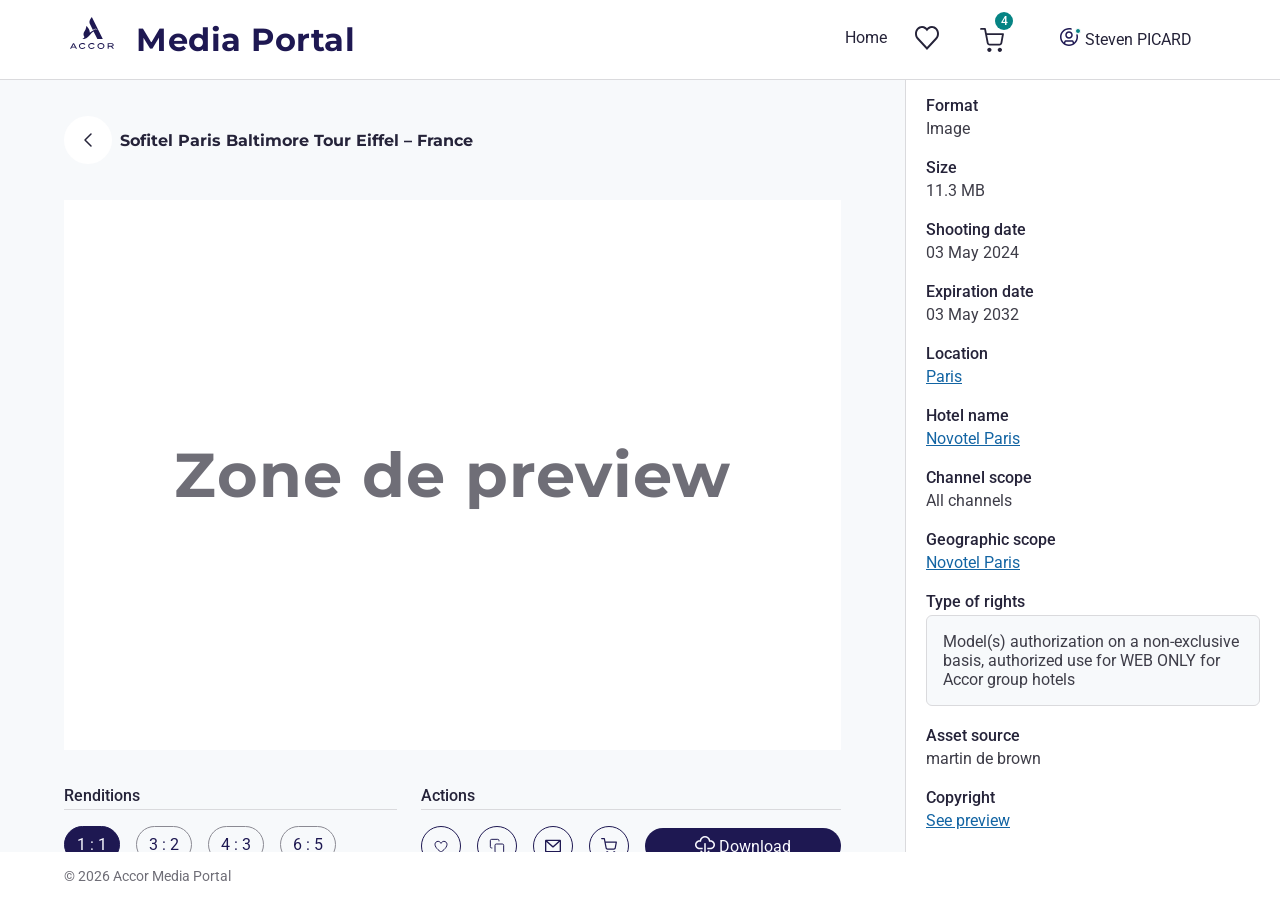
==== commit 2d0b7bdf: "Save current state" ====
--- a/asset-detail.html
+++ b/asset-detail.html
@@ -920,7 +920,7 @@
 
 </div><!-- /.page -->
 
-<script src="js/db.js"></script>
+<script src="js/db.js?v=2"></script>
 <script src="components/components.js?v=7"></script>
 <script>
 
@@ -1214,7 +1214,7 @@
 
       /* Initialize cart/fav button states */
       var collectBtn = document.querySelector('.btn-collect');
-      if (collectBtn && DB.isFavorited(assetId)) {
+      if (collectBtn && DB.isInAnyCollection(assetId)) {
         collectBtn.classList.add('is-saved');
         collectBtn.setAttribute('aria-label', 'See saved collection');
       }
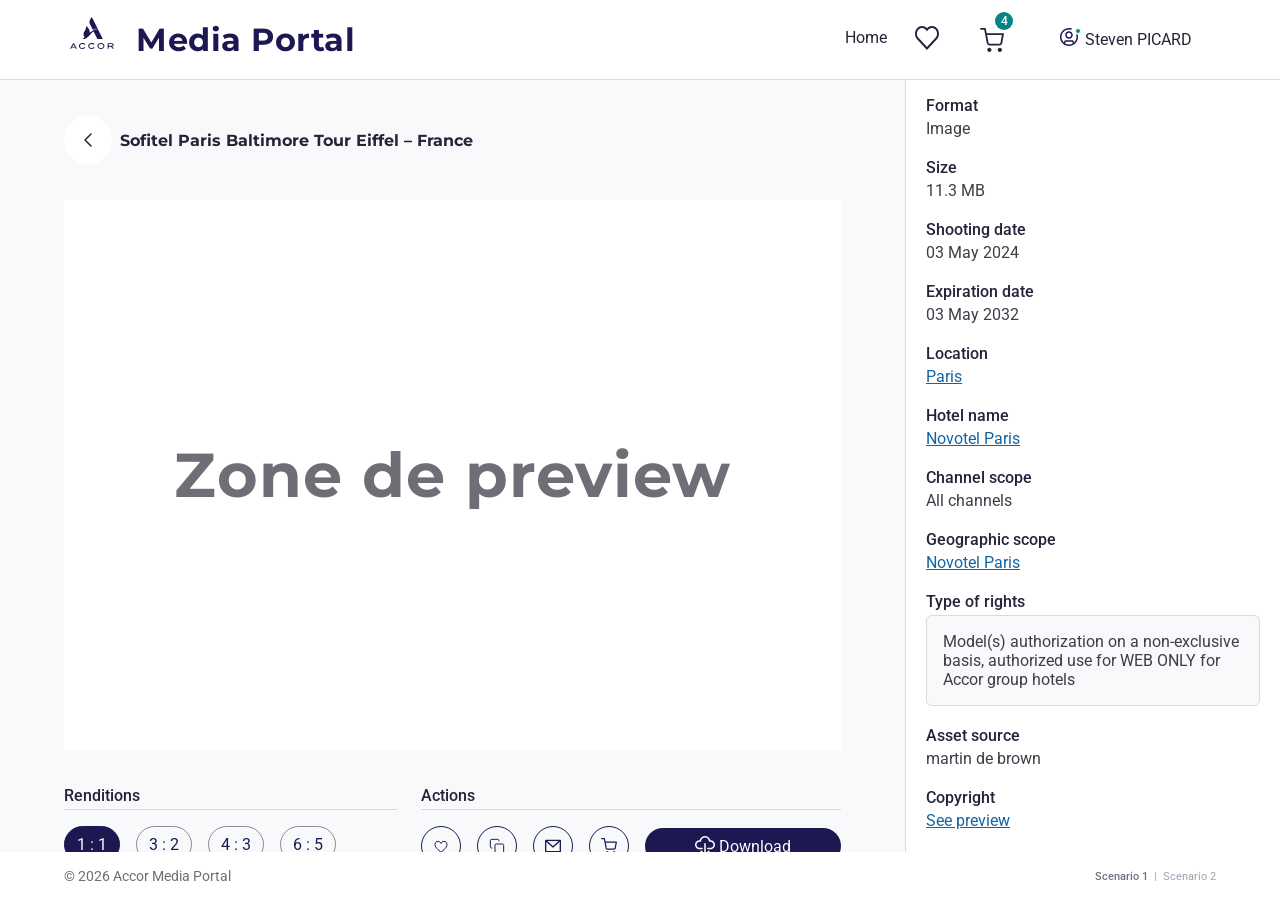
==== commit bb62731d: "Add scenario database and switcher" ====
--- a/asset-detail.html
+++ b/asset-detail.html
@@ -916,10 +916,16 @@
   <!-- ══ FOOTER ════════════════════════════════════════════════════════ -->
   <footer class="site-footer">
     <p class="site-footer__copy">© 2026 Accor Media Portal</p>
+    <span class="scenario-switcher">
+      <button class="scenario-btn" id="scen-btn-1" onclick="ScenarioManager.loadScenario1()">Scenario 1</button>
+      <span class="scenario-sep">|</span>
+      <button class="scenario-btn" id="scen-btn-2" onclick="ScenarioManager.loadScenario2()">Scenario 2</button>
+    </span>
   </footer>
 
 </div><!-- /.page -->
 
+<script src="js/scenario-database.js?v=1"></script>
 <script src="js/db.js?v=2"></script>
 <script src="components/components.js?v=7"></script>
 <script>
@@ -1416,5 +1422,6 @@
     </svg>
   </button>
 </div>
+<script>(function(){var s=localStorage.getItem('mp_scenario')||'1';var b=document.getElementById('scen-btn-'+s);if(b)b.classList.add('is-active');})()</script>
 </body>
 </html>
--- a/components/components.css
+++ b/components/components.css
@@ -758,6 +758,7 @@
   box-shadow: 0 -2px 6px rgba(7,5,24,.05);
   display: flex;
   align-items: center;
+  justify-content: space-between;
   padding: 0 var(--grid-margin);
 }
 .site-footer__copy {
@@ -765,3 +766,20 @@
   line-height: 20px;
   color: var(--color-on-surface-low);
 }
+.scenario-switcher {
+  display: flex;
+  align-items: center;
+  gap: 6px;
+}
+.scenario-btn {
+  font-size: 11px;
+  color: #9CA3AF;
+  text-decoration: none;
+  cursor: pointer;
+  background: none;
+  border: none;
+  padding: 0;
+  font-family: inherit;
+}
+.scenario-btn.is-active { color: #6B7280; font-weight: 500; }
+.scenario-sep { font-size: 11px; color: #9CA3AF; }
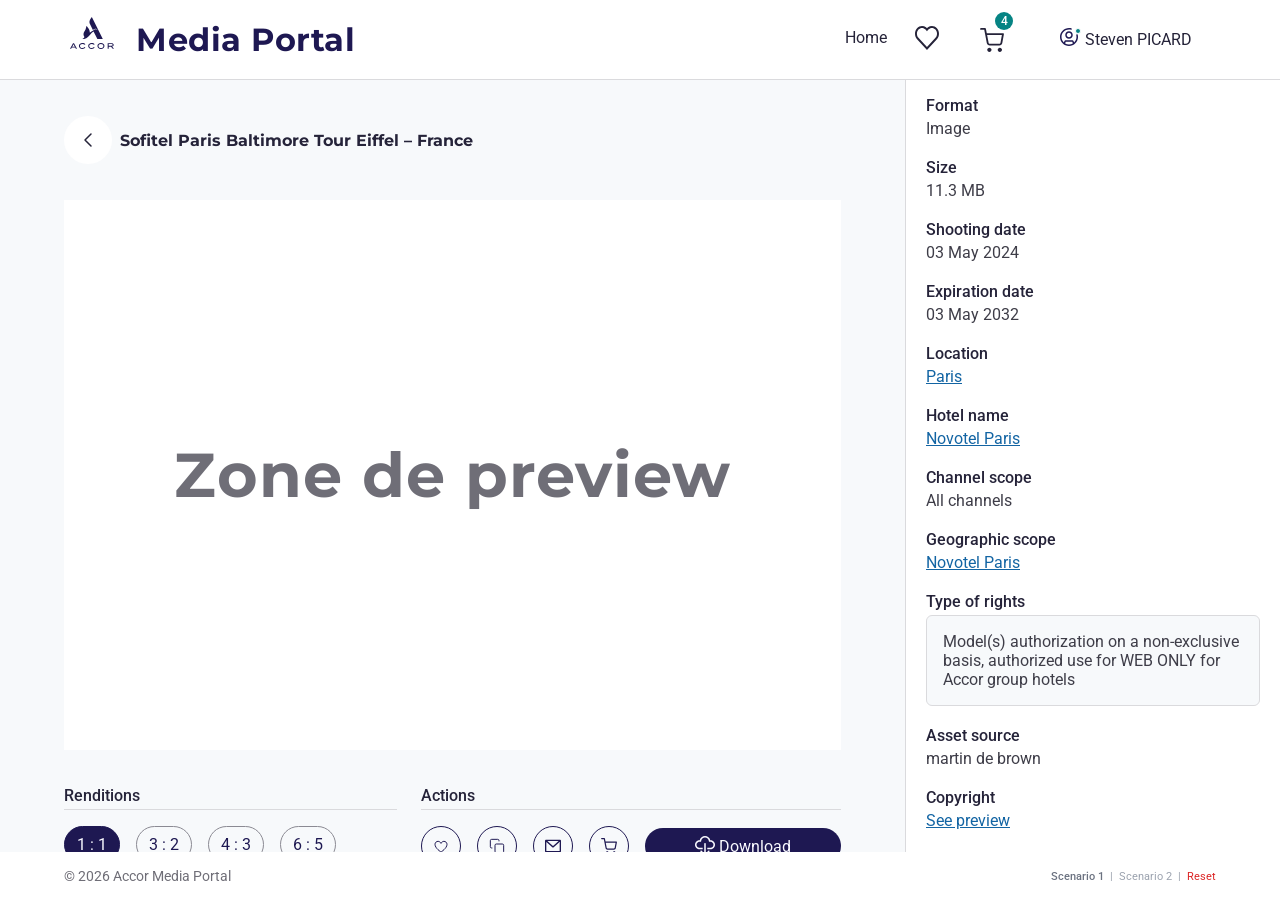
==== commit 170576f6: "Fix collections display and add reset button" ====
--- a/asset-detail.html
+++ b/asset-detail.html
@@ -920,6 +920,8 @@
       <button class="scenario-btn" id="scen-btn-1" onclick="ScenarioManager.loadScenario1()">Scenario 1</button>
       <span class="scenario-sep">|</span>
       <button class="scenario-btn" id="scen-btn-2" onclick="ScenarioManager.loadScenario2()">Scenario 2</button>
+      <span class="scenario-sep">|</span>
+      <button class="scenario-btn scenario-btn--reset" onclick="ScenarioManager.reset()">Reset</button>
     </span>
   </footer>
 
--- a/components/components.css
+++ b/components/components.css
@@ -783,3 +783,4 @@
 }
 .scenario-btn.is-active { color: #6B7280; font-weight: 500; }
 .scenario-sep { font-size: 11px; color: #9CA3AF; }
+.scenario-btn--reset { color: #DC2626; }
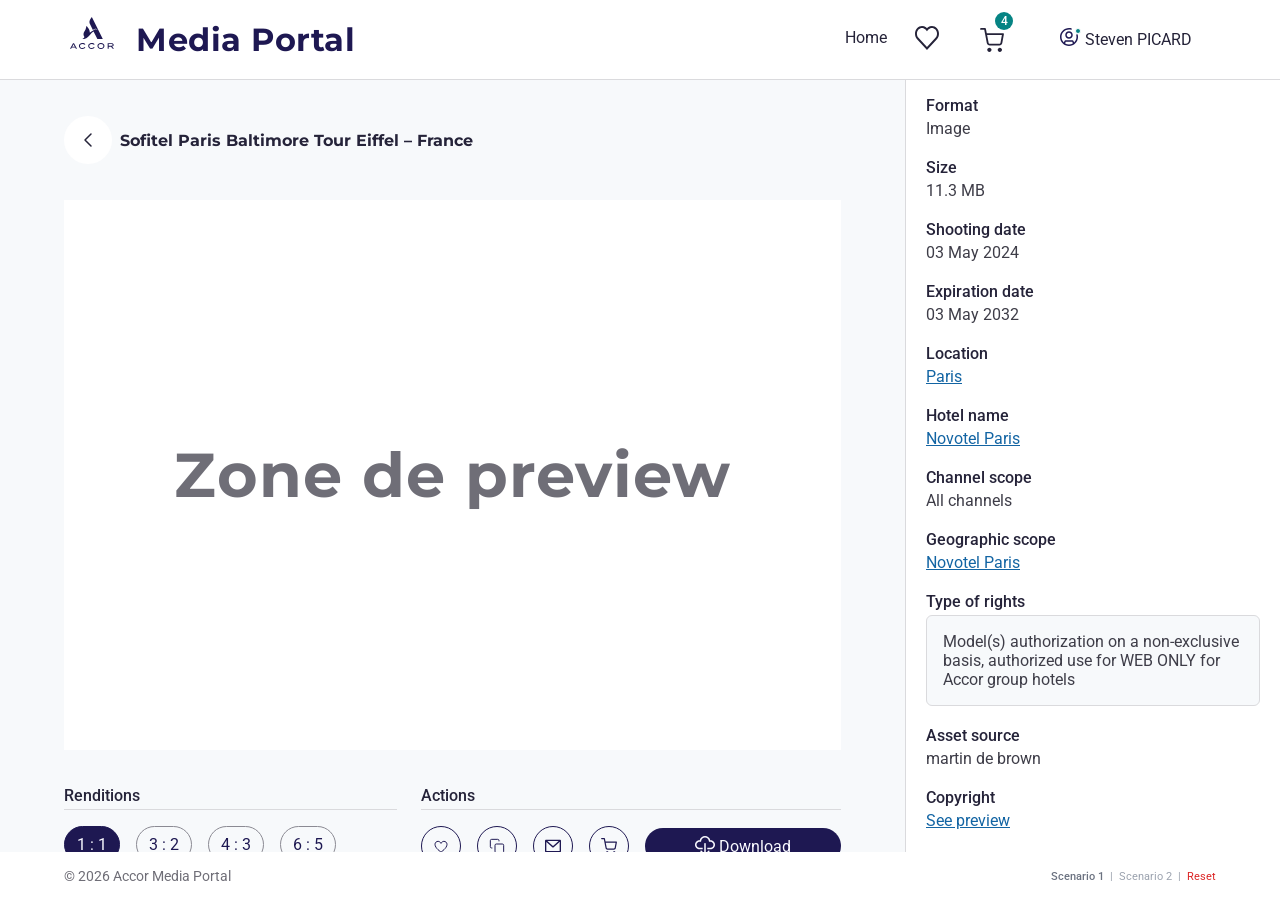
==== commit f6a1e4d0: "Fix asset detail preview image and rendition chips" ====
--- a/asset-detail.html
+++ b/asset-detail.html
@@ -945,10 +945,22 @@
     openSaveModal(btn);
   }
 
+  var _IMG_ERR_HTML = '<div style="width:100%;height:100%;background:#ECEDF4;display:flex;align-items:center;justify-content:center;"><svg width="48" height="48" viewBox="0 0 48 48" fill="none"><rect width="48" height="48" rx="4" fill="#ECEDF4"/><path d="M8 36l10-12 7 8 5-6 10 10H8z" fill="#C4C6D0"/><circle cx="32" cy="16" r="4" fill="#E8A000"/></svg></div>';
+  function _imgErr(el) { el.onerror = null; el.parentNode.innerHTML = _IMG_ERR_HTML; }
+
   /* ── Modal state ───────────────────────────────────────────────── */
   var _saveModalTriggerBtn = null;
   var _createdCollections  = [];
   var _dbCollections       = [];
+  var _currentAssetThumbnail = null;
+
+  function _setModalPreviews(thumbnailUrl) {
+    var svgFallback = '<svg viewBox="0 0 320 213" fill="none"><rect width="320" height="213" fill="#e8e6f0"/><polygon points="60,175 165,68 270,175" fill="#3b3768" opacity="0.65"/><polygon points="30,175 115,105 200,175" fill="#9896b8" opacity="0.55"/><circle cx="220" cy="72" r="14" fill="#c9a830"/></svg>';
+    var content = thumbnailUrl
+      ? '<img src="' + thumbnailUrl + '" alt="" style="height:213px;width:auto;max-width:100%;object-fit:contain;display:block;" onerror="_imgErr(this)">'
+      : svgFallback;
+    document.querySelectorAll('.modal__preview').forEach(function(el) { el.innerHTML = content; });
+  }
 
   function openSaveModal(triggerBtn) {
     _saveModalTriggerBtn = triggerBtn || null;
@@ -956,19 +968,20 @@
     document.getElementById('modal-view-save').hidden = false;
     document.getElementById('modal-view-create').hidden = true;
     document.getElementById('modal-validate-save').hidden = true;
+    _setModalPreviews(_currentAssetThumbnail);
     document.getElementById('save-modal').hidden = false;
     document.body.style.overflow = 'hidden';
     /* Load collections + assets to resolve thumbnails; already-added collections go first */
     Promise.all([DB.getCollections(), DB.getAssets()]).then(function(results) {
-      var cols   = results[0];
-      var assets = results[1];
+      var cols      = results[0];
+      var allAssets = (window.SUMMER_ASSETS || []).concat(results[1]);
       var assetId = _currentAssetId;
       var already = [];
       var others  = [];
       cols.forEach(function(c) {
         var hasAsset   = assetId && c.assetIds && c.assetIds.indexOf(assetId) >= 0;
         var firstAsset = c.assetIds && c.assetIds[0]
-          ? assets.find(function(a) { return a.id === c.assetIds[0]; }) : null;
+          ? allAssets.find(function(a) { return a.id === c.assetIds[0]; }) : null;
         var item = {
           id: c.id, title: c.title, count: c.assetIds ? c.assetIds.length : 0,
           thumbnailUrl: firstAsset ? firstAsset.thumbnail : null,
@@ -1029,7 +1042,7 @@
 
   function _collThumbHtml(coll) {
     if (coll.thumbnailUrl) {
-      return '<div class="modal__coll-item__thumb"><img src="' + coll.thumbnailUrl + '" alt="" style="width:100%;height:100%;object-fit:cover;display:block;"/></div>';
+      return '<div class="modal__coll-item__thumb"><img src="' + coll.thumbnailUrl + '" alt="" style="width:100%;height:100%;object-fit:cover;display:block;" onerror="_imgErr(this)"/></div>';
     }
     return '<div class="modal__coll-item__thumb">' + SVG_IMG_PLACEHOLDER + '</div>';
   }
@@ -1218,6 +1231,10 @@
     _currentAssetId = assetId;
 
     DB.getAsset(assetId).then(function(asset) {
+      /* Fall back to SUMMER_ASSETS for scenario assets (ids starting with "s") */
+      if (!asset && window.SUMMER_ASSETS) {
+        asset = window.SUMMER_ASSETS.find(function(a) { return a.id === assetId; }) || null;
+      }
       if (!asset) return;
 
       /* Initialize cart/fav button states */
@@ -1242,10 +1259,9 @@
       /* Preview */
       var preview = document.getElementById('detail-preview');
       if (preview) {
+        _currentAssetThumbnail = asset.thumbnail || null;
         if (asset.thumbnail) {
-          preview.innerHTML = '<img src="' + asset.thumbnail + '" alt="' + asset.title + '" style="max-width:100%;max-height:100%;object-fit:contain;">';
-        } else {
-          preview.querySelector('.detail-preview__placeholder') && (preview.querySelector('.detail-preview__placeholder').textContent = asset.title);
+          preview.innerHTML = '<img src="' + asset.thumbnail + '" alt="' + asset.title + '" style="width:100%;height:100%;object-fit:contain;background:#F4F4F4;" onerror="this.parentElement.innerHTML=\'<span style=&quot;color:#9CA3AF;font-size:24px&quot;>Zone de preview</span>\'">';
         }
       }
 
@@ -1256,6 +1272,25 @@
           var label = r.indexOf(':') >= 0 ? r.replace(':', ' : ') : r;
           return '<button class="chip' + (i === 0 ? ' chip--active' : '') + '" data-ratio="' + r + '">' + label + '</button>';
         }).join('');
+
+        /* Chip click → change preview container aspect ratio */
+        chipGrid.addEventListener('click', function(e) {
+          var btn = e.target.closest('.chip');
+          if (!btn) return;
+          chipGrid.querySelectorAll('.chip').forEach(function(c) { c.classList.remove('chip--active'); });
+          btn.classList.add('chip--active');
+          var ratio = btn.dataset.ratio;
+          var previewEl = document.getElementById('detail-preview');
+          if (!previewEl) return;
+          if (!ratio || ratio === 'Original') {
+            previewEl.style.aspectRatio = '';
+            previewEl.style.height = '550px';
+          } else {
+            var parts = ratio.split(':');
+            previewEl.style.aspectRatio = parts[0] + '/' + parts[1];
+            previewEl.style.height = 'auto';
+          }
+        });
       }
 
       /* Metadata panel */
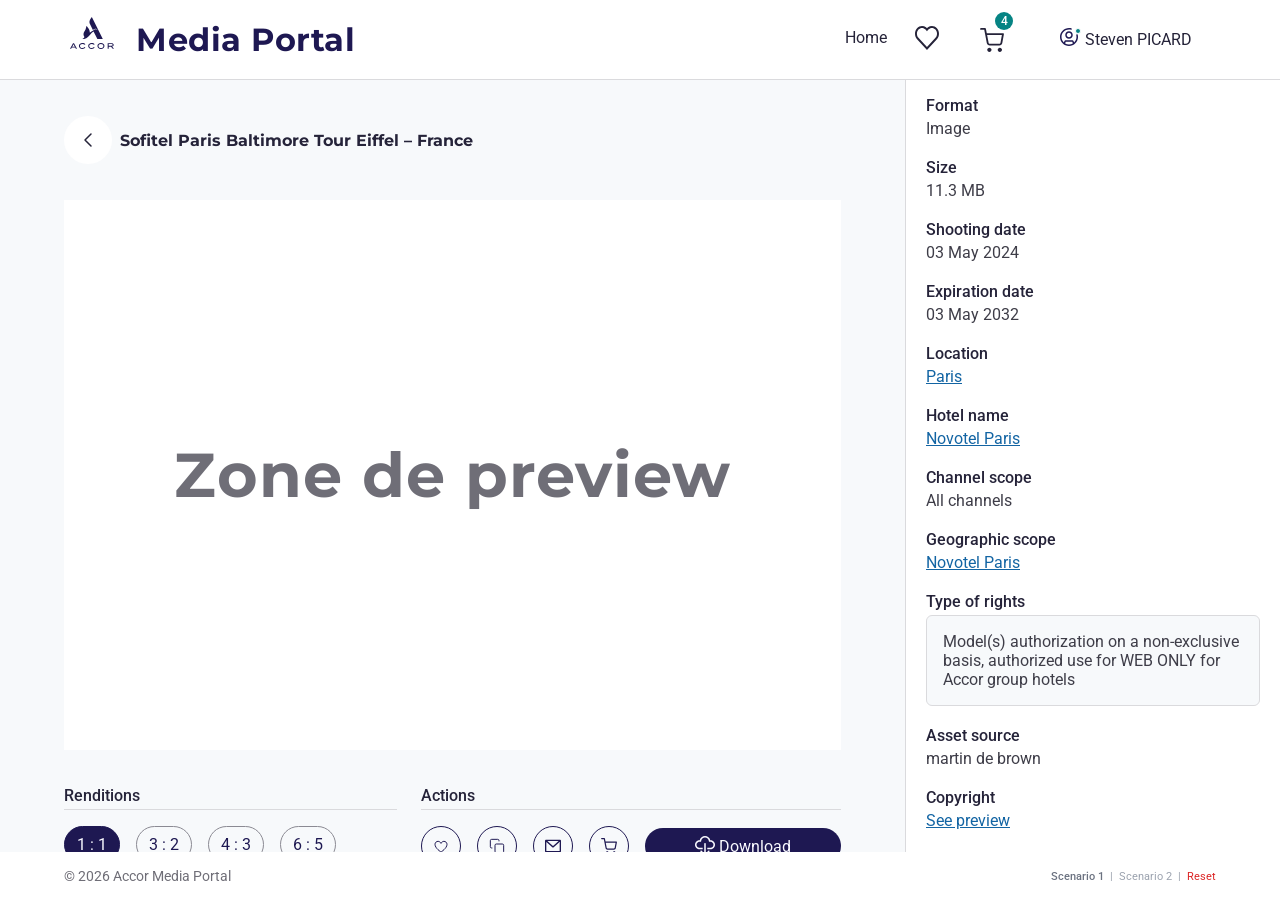
==== commit b505d5c2: "Fix save to collection modal layout" ====
--- a/asset-detail.html
+++ b/asset-detail.html
@@ -410,8 +410,13 @@
       display: flex;
       justify-content: flex-end;
       gap: 16px;
-      padding-top: 20px;
+      padding: 16px 24px;
       flex-shrink: 0;
+      position: sticky;
+      bottom: 0;
+      background: #fff;
+      border-top: 1px solid #E5E7EB;
+      margin-top: auto;
     }
     .modal__btn-close {
       padding: 12px 16px;
@@ -538,10 +543,9 @@
     }
     .modal__coll-list::-webkit-scrollbar { width: 4px; }
     .modal__coll-list::-webkit-scrollbar-thumb { background: #c8c6d4; border-radius: 2px; }
-    }
     .modal__coll-item {
-      display: flex; align-items: center; gap: 20px;
-      width: 100%; padding: 16px; box-sizing: border-box;
+      display: flex; align-items: center; gap: 12px;
+      width: 100%; padding: 12px 16px; box-sizing: border-box;
       background: #fff;
       border: none; border-bottom: 1px solid #DADADD;
       cursor: pointer; text-align: left; transition: background 120ms;
@@ -550,11 +554,11 @@
     .modal__coll-item:not(.modal__coll-item--selected):not(.modal__coll-item--already):not(.modal__coll-item--full):hover { background: #F5F5F6; }
     .modal__coll-item .modal__coll-item__check--empty { visibility: hidden; }
     .modal__coll-item:hover .modal__coll-item__check--empty { visibility: visible; }
-    .modal__coll-item--selected { background: #EFF8F8; }
-    .modal__coll-item--selected:hover { background: #e0f2f2; }
-    .modal__coll-item--already,
+    .modal__coll-item--selected { background: #F0FAF9; }
+    .modal__coll-item--selected:hover { background: #e5f5f3; }
+    .modal__coll-item--already { background: #F0FAF9; cursor: default; }
     .modal__coll-item--full { cursor: default; }
-    .modal__coll-item--already:hover,
+    .modal__coll-item--already:hover { background: #F0FAF9; }
     .modal__coll-item--full:hover { background: #F5F5F6; }
     .modal__coll-item--already .modal__coll-badge,
     .modal__coll-item--full   .modal__coll-badge { display: flex; }
@@ -565,33 +569,33 @@
     .modal__coll-item--already:hover .modal__coll-see,
     .modal__coll-item--full:hover   .modal__coll-see   { display: flex; }
     .modal__coll-item__thumb {
-      width: 60px; height: 60px; flex-shrink: 0;
-      background: #6F6E77; border-radius: 2px;
+      width: 48px; height: 48px; flex-shrink: 0;
+      background: #6F6E77; border-radius: 4px;
       display: flex; align-items: center; justify-content: center;
       overflow: hidden; border: 1px solid #DADADD;
     }
     .modal__coll-item__thumb img { width: 100%; height: 100%; object-fit: cover; display: block; }
     .modal__coll-item__info { flex: 1; min-width: 0; display: flex; flex-direction: column; gap: 2px; }
     .modal__coll-item__name {
-      font-size: 18px; font-weight: 500; line-height: 24px; letter-spacing: 0;
-      color: #252339; overflow: hidden; text-overflow: ellipsis; white-space: nowrap;
-    }
-    .modal__coll-item__count { font-size: 14px; line-height: 20px; color: #6F6E77; }
+      font-size: 14px; font-weight: 600; line-height: 20px; letter-spacing: 0;
+      color: #1B2A4A; overflow: hidden; text-overflow: ellipsis; white-space: nowrap;
+    }
+    .modal__coll-item__count { font-size: 13px; line-height: 18px; color: #6B7280; }
     .modal__coll-item__check {
-      width: 18px; height: 18px; flex-shrink: 0;
-      background: var(--color-accent); border-radius: 3px;
+      width: 20px; height: 20px; flex-shrink: 0;
+      background: #007A6E; border-radius: 3px;
       display: flex; align-items: center; justify-content: center;
     }
     .modal__coll-item__check--empty {
-      width: 18px; height: 18px; flex-shrink: 0;
-      border: 1.5px solid #6F6E77; border-radius: 3px; box-sizing: border-box;
+      width: 20px; height: 20px; flex-shrink: 0;
+      border: 1.5px solid #E5E7EB; border-radius: 3px; box-sizing: border-box;
     }
     .modal__coll-badge {
       display: flex; align-items: center; gap: 4px;
       font-size: 12px; line-height: 16px; white-space: nowrap; flex-shrink: 0;
       padding: 3px 10px; border-radius: 100px;
     }
-    .modal__coll-badge--added { color: #117846; background: #E6F3EB; }
+    .modal__coll-badge--added { color: #007A6E; background: #E6F3F1; font-size: 13px; }
     .modal__coll-badge--full  { color: #C66000; background: #FFF3E0; }
     .modal__coll-see {
       display: flex; align-items: center; gap: 4px;
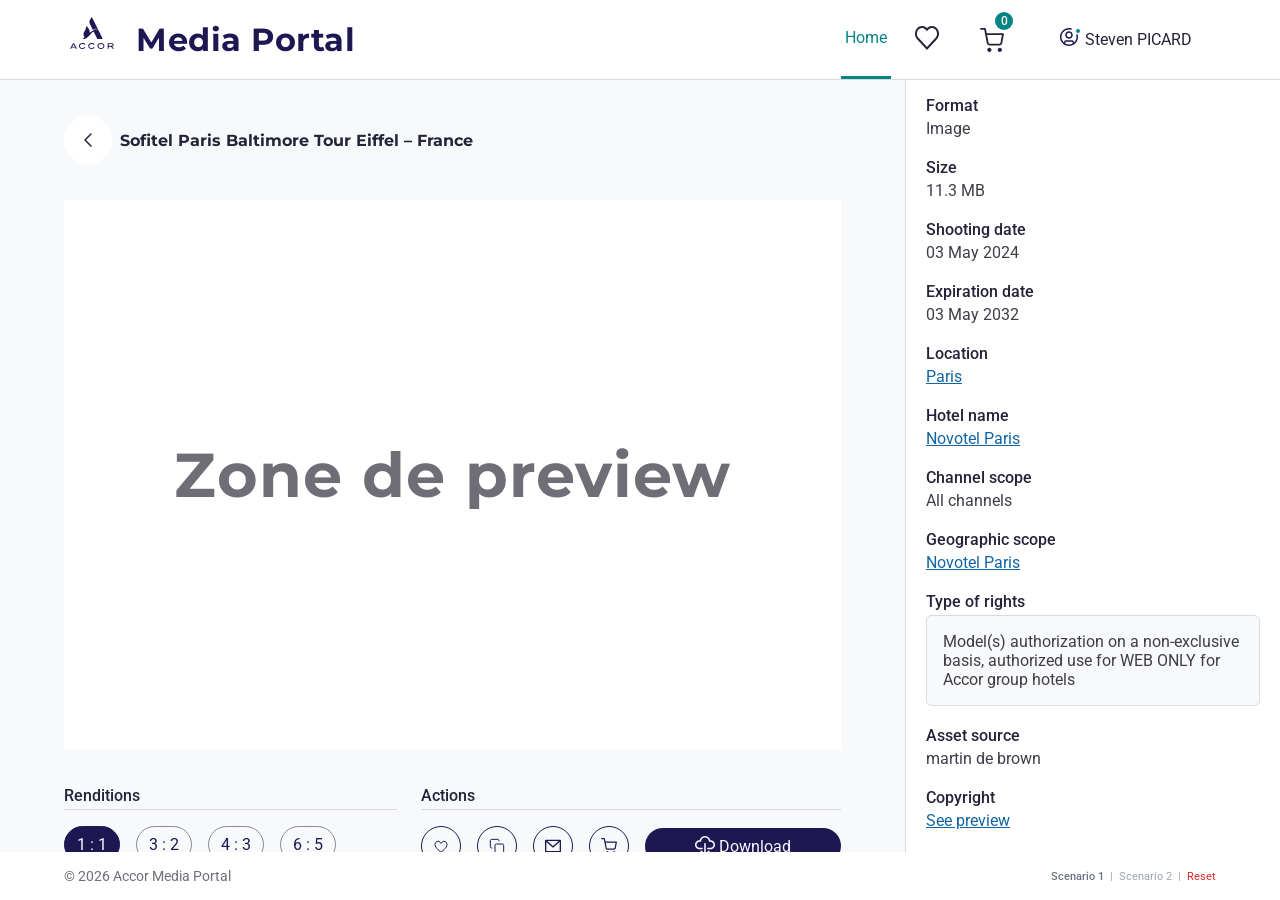
==== commit 2c31dadf: "Fix cart always showing 4, add nav active states, and modal clickability - Cart: move storage from l" ====
--- a/asset-detail.html
+++ b/asset-detail.html
@@ -551,15 +551,15 @@
       cursor: pointer; text-align: left; transition: background 120ms;
     }
     .modal__coll-list > :last-child { border-bottom: none; }
-    .modal__coll-item:not(.modal__coll-item--selected):not(.modal__coll-item--already):not(.modal__coll-item--full):hover { background: #F5F5F6; }
+    .modal__coll-item:not(.modal__coll-item--selected):not(.modal__coll-item--already):not(.modal__coll-item--full):hover { background: #F9FAFB; }
     .modal__coll-item .modal__coll-item__check--empty { visibility: hidden; }
     .modal__coll-item:hover .modal__coll-item__check--empty { visibility: visible; }
     .modal__coll-item--selected { background: #F0FAF9; }
     .modal__coll-item--selected:hover { background: #e5f5f3; }
-    .modal__coll-item--already { background: #F0FAF9; cursor: default; }
-    .modal__coll-item--full { cursor: default; }
-    .modal__coll-item--already:hover { background: #F0FAF9; }
-    .modal__coll-item--full:hover { background: #F5F5F6; }
+    .modal__coll-item--already { background: #F0FAF9; cursor: pointer; }
+    .modal__coll-item--full { cursor: pointer; }
+    .modal__coll-item--already:hover { background: #e5f5f3; }
+    .modal__coll-item--full:hover { background: #F9FAFB; }
     .modal__coll-item--already .modal__coll-badge,
     .modal__coll-item--full   .modal__coll-badge { display: flex; }
     .modal__coll-item--already .modal__coll-see,
@@ -659,13 +659,13 @@
         </button>
 
         <!-- Cart -->
-        <button class="header-cart-btn" type="button" aria-label="Cart (99 items)" onclick="MP.cart.open()">
+        <button class="header-cart-btn" type="button" aria-label="Cart" onclick="MP.cart.open()">
           <svg width="24" height="24" viewBox="0 0 19.5 19.6547" fill="none" xmlns="http://www.w3.org/2000/svg">
             <path fill-rule="evenodd" clip-rule="evenodd" d="M7.6073 17.9404C7.6336 17.9404 7.65492 17.9191 7.65492 17.8928C7.65492 17.8665 7.6336 17.8452 7.6073 17.8452C7.581 17.8452 7.55968 17.8665 7.55968 17.8928C7.55968 17.9191 7.581 17.9404 7.6073 17.9404ZM5.84539 17.8928C5.84539 16.9197 6.63422 16.1309 7.6073 16.1309C8.58037 16.1309 9.3692 16.9197 9.3692 17.8928C9.3692 18.8659 8.58037 19.6547 7.6073 19.6547C6.63422 19.6547 5.84539 18.8659 5.84539 17.8928Z" fill="currentColor"/>
             <path fill-rule="evenodd" clip-rule="evenodd" d="M16.1785 17.9404C16.2048 17.9404 16.2261 17.9191 16.2261 17.8928C16.2261 17.8665 16.2048 17.8452 16.1785 17.8452C16.1522 17.8452 16.1309 17.8665 16.1309 17.8928C16.1309 17.9191 16.1522 17.9404 16.1785 17.9404ZM14.4166 17.8928C14.4166 16.9197 15.2054 16.1309 16.1785 16.1309C17.1516 16.1309 17.9404 16.9197 17.9404 17.8928C17.9404 18.8659 17.1516 19.6547 16.1785 19.6547C15.2054 19.6547 14.4166 18.8659 14.4166 17.8928Z" fill="currentColor"/>
             <path fill-rule="evenodd" clip-rule="evenodd" d="M0 0.75C0 0.335786 0.335786 0 0.75 0H4.02273C4.38267 0 4.69186 0.255707 4.7594 0.609254L5.46179 4.28561H18.75C18.9724 4.28561 19.1834 4.38434 19.3259 4.55511C19.4684 4.72589 19.5277 4.95111 19.4879 5.16994L18.1788 12.3612L18.1778 12.3666C18.0718 12.9257 17.7802 13.435 17.3455 13.8016C16.9121 14.1671 16.3647 14.3662 15.7978 14.3568H7.85858C7.29169 14.3662 6.74423 14.1671 6.31085 13.8016C5.87631 13.4351 5.58476 12.926 5.47867 12.3671V12.3671L4.1112 5.20964C4.10612 5.18825 4.10196 5.16651 4.09875 5.14446L3.40245 1.5H0.75C0.335786 1.5 0 1.16421 0 0.75ZM5.74838 5.78561L6.95233 12.0872C6.99595 12.3173 7.11421 12.5169 7.27786 12.6549C7.44068 12.7922 7.63866 12.861 7.83676 12.857L7.85182 12.8568H15.8045L15.8196 12.857C16.0177 12.861 16.2157 12.7922 16.3785 12.6549C16.5416 12.5174 16.6596 12.3186 16.7036 12.0895L16.704 12.0872L17.8511 5.78561H5.74838Z" fill="currentColor"/>
           </svg>
-          <span class="cart-badge" aria-hidden="true">99</span>
+          <span class="cart-badge" aria-hidden="true">0</span>
         </button>
 
         <!-- Account -->
@@ -931,9 +931,9 @@
 
 </div><!-- /.page -->
 
-<script src="js/scenario-database.js?v=1"></script>
-<script src="js/db.js?v=2"></script>
-<script src="components/components.js?v=7"></script>
+<script src="js/scenario-database.js?v=2"></script>
+<script src="js/db.js?v=3"></script>
+<script src="components/components.js?v=8"></script>
 <script>
 
   var _currentAssetId = null; /* set on DOMContentLoaded */
@@ -1072,13 +1072,15 @@
     } else if (st === 'already') {
       cls += ' modal__coll-item--already';
       var destAlready = coll.id ? 'collection.html?id=' + coll.id : 'collection.html';
+      onclick = 'onclick="closeSaveModal();location.href=\'' + destAlready + '\'"';
       right = '<div class="modal__coll-badge modal__coll-badge--added">' + SVG_CHECK_GREEN + ' Already added</div>'
-        + '<a href="' + destAlready + '" class="modal__coll-see" onclick="closeSaveModal()">' + SVG_ARROW + ' See collection</a>';
+        + '<span class="modal__coll-see">' + SVG_ARROW + ' See collection</span>';
     } else if (st === 'full') {
       cls += ' modal__coll-item--full';
       var destFull = coll.id ? 'collection.html?id=' + coll.id : 'collection.html';
+      onclick = 'onclick="closeSaveModal();location.href=\'' + destFull + '\'"';
       right = '<div class="modal__coll-badge modal__coll-badge--full">' + SVG_WARN + ' Collection full</div>'
-        + '<a href="' + destFull + '" class="modal__coll-see" onclick="closeSaveModal()">' + SVG_ARROW + ' See collection</a>';
+        + '<span class="modal__coll-see">' + SVG_ARROW + ' See collection</span>';
     }
 
     return '<button class="' + cls + '" type="button" ' + onclick + '>'
--- a/components/components.css
+++ b/components/components.css
@@ -169,6 +169,10 @@
   transition: color 120ms;
 }
 .site-nav__tab:hover { color: var(--color-accent); }
+.site-nav__tab--active {
+  color: var(--color-accent);
+  border-bottom-color: var(--color-accent);
+}
 
 /* Header icon buttons */
 .header-icon-btn {
